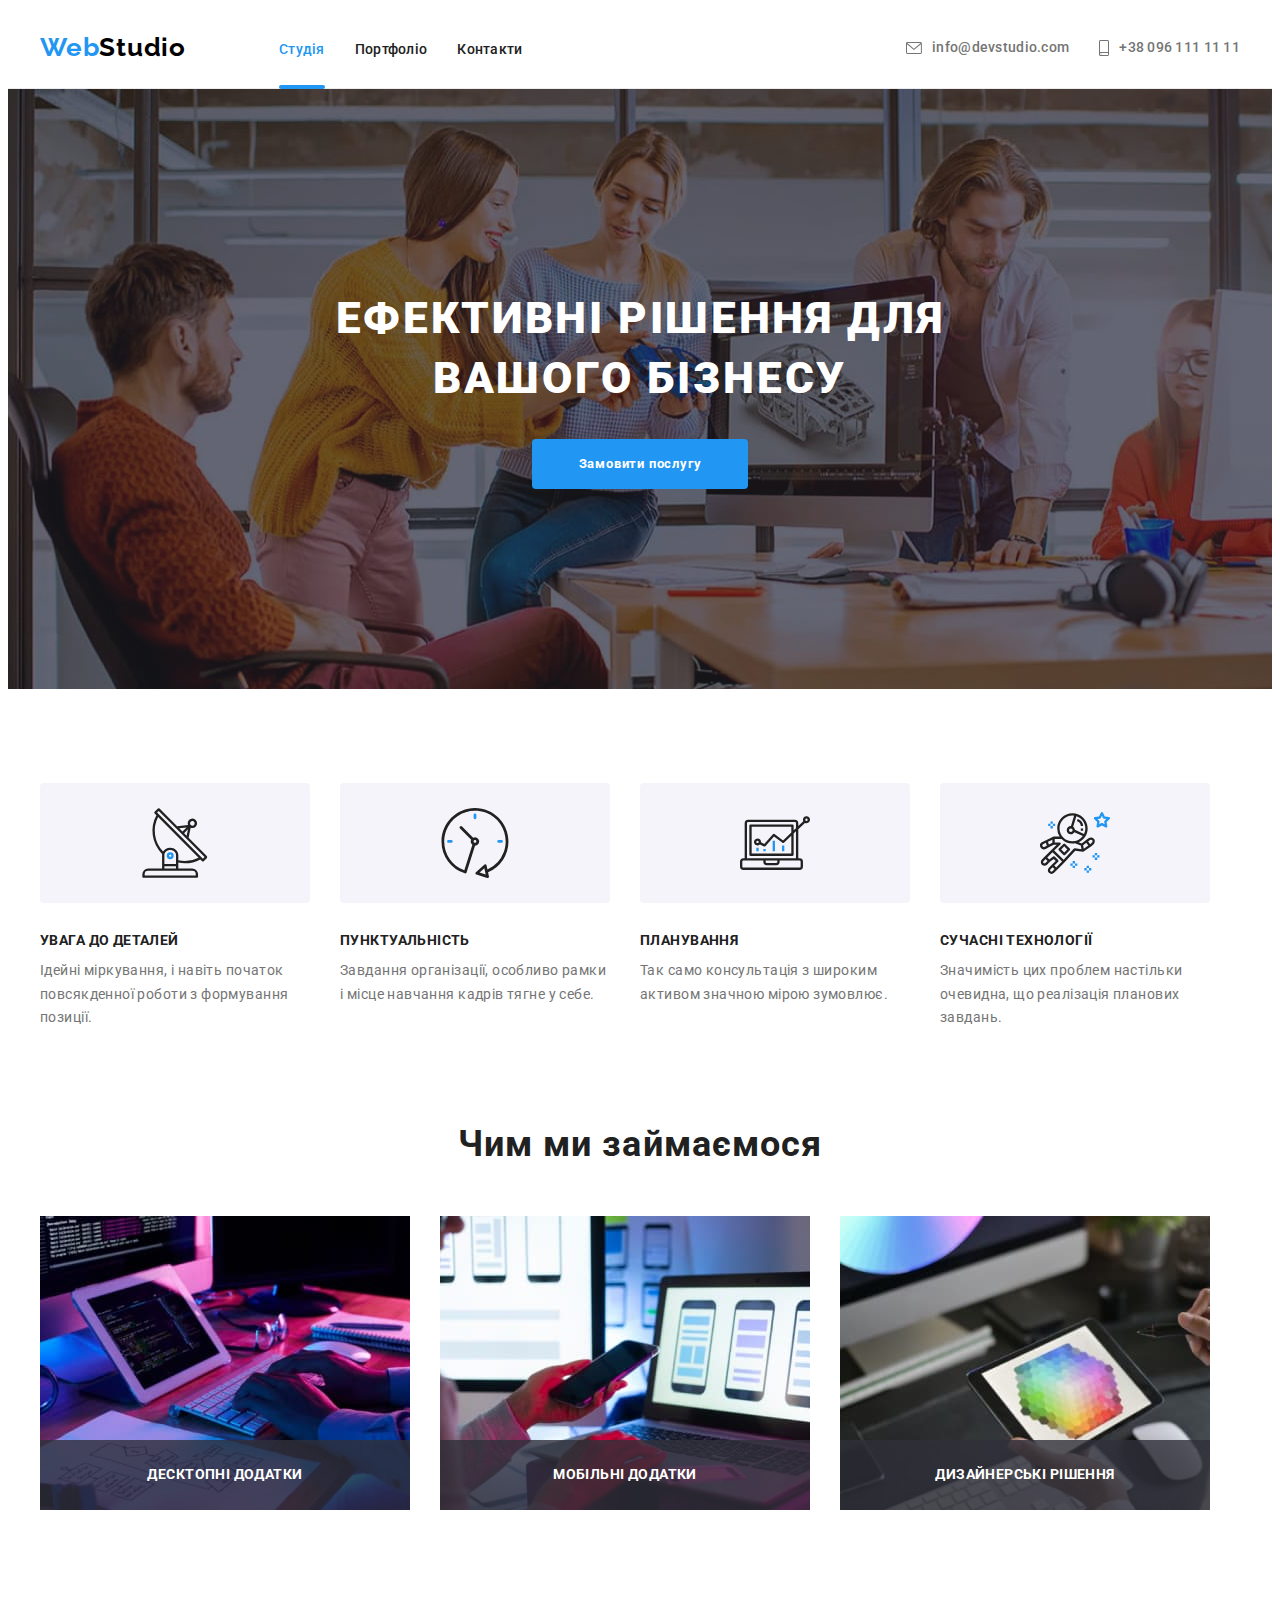
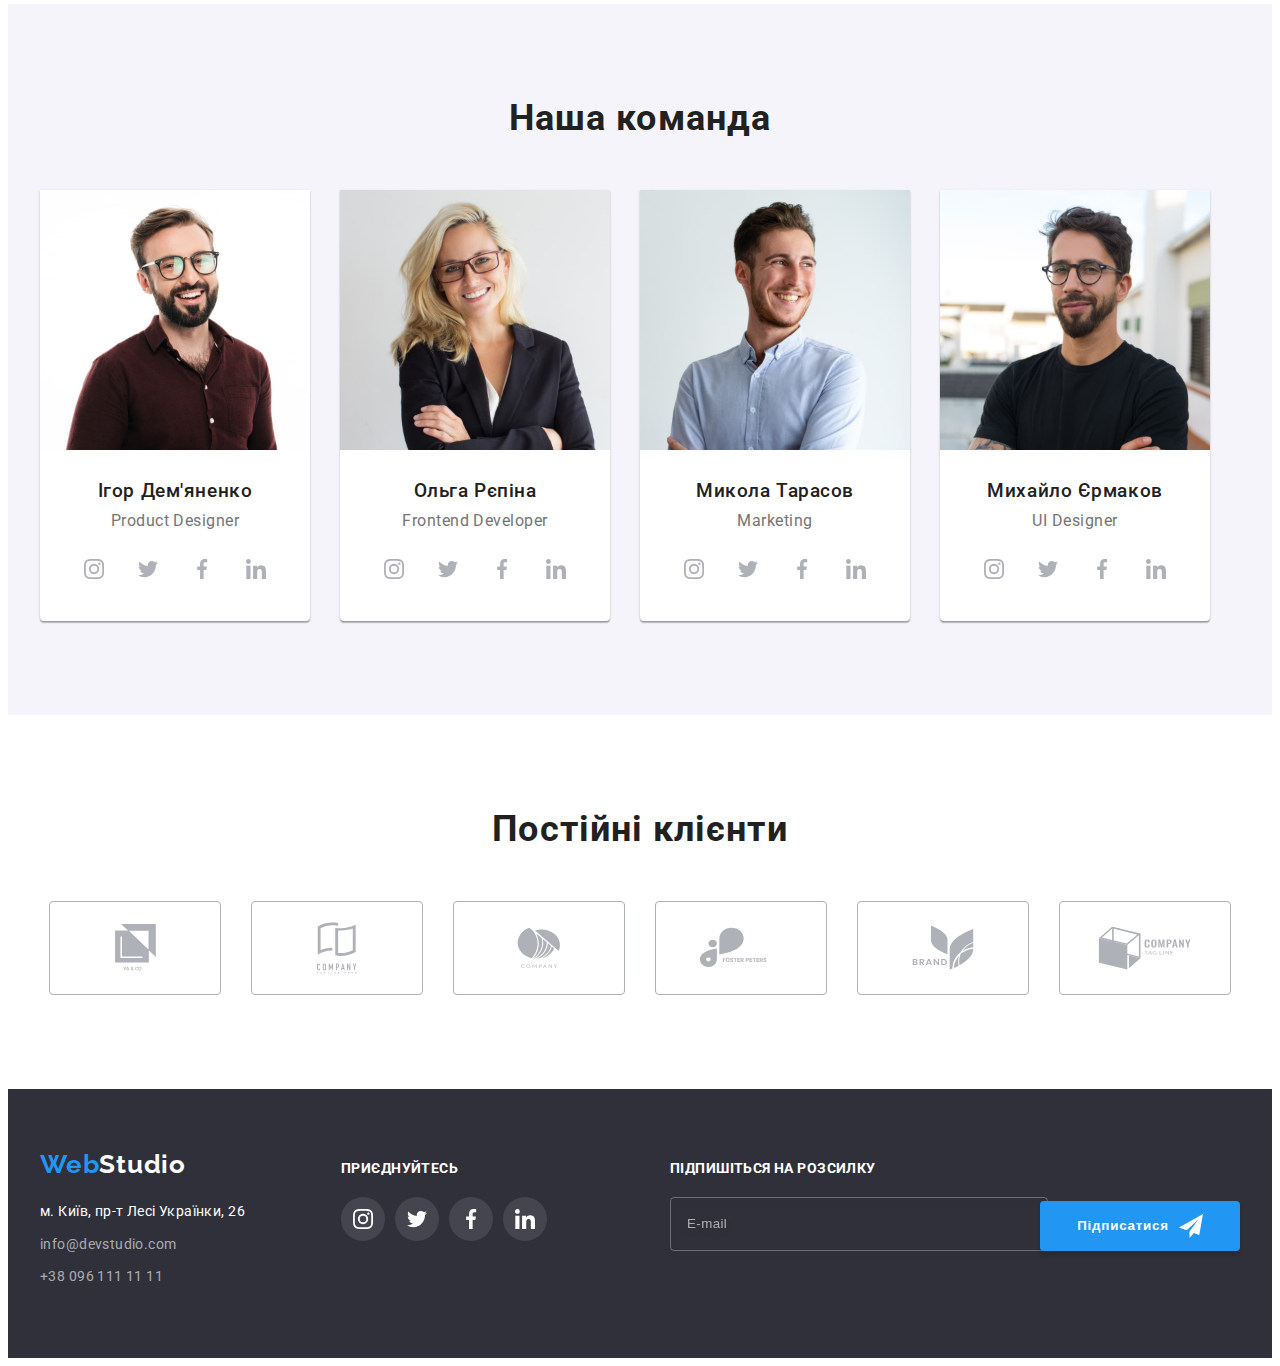
==== index.html @ fbade69f "initial" ====
<!DOCTYPE html>
<html lang="uk">
  <head>
    <meta charset="UTF-8" />
    <meta http-equiv="X-UA-Compatible" content="IE=edge" />
    <meta name="viewport" content="width=device-width, initial-scale=1.0" />
    <title>Студія</title>
    <link rel="preconnect" href="https://fonts.googleapis.com" />
    <link rel="preconnect" href="https://fonts.gstatic.com" crossorigin />
    <link
      href="https://fonts.googleapis.com/css2?family=Raleway:wght@700&family=Roboto:wght@400;500;700;900&display=swap"
      rel="stylesheet"
    />
    <link
      rel="stylesheet"
      href="https://cdnjs.cloudflare.com/ajax/libs/modern-normalize/1.1.0/modern-normalize.min.css"
      integrity="sha512-wpPYUAdjBVSE4KJnH1VR1HeZfpl1ub8YT/NKx4PuQ5NmX2tKuGu6U/JRp5y+Y8XG2tV+wKQpNHVUX03MfMFn9Q=="
      crossorigin="anonymous"
      referrerpolicy="no-referrer"
    />
    <link rel="stylesheet" href="./css/main.min.css" />
  </head>
  <body>
    <header class="header">
      <div class="container">
        <a lang="en" href="" class="logo header-logo link"
          >Web<span class="header-studio">Studio</span></a
        >
        <nav class="navigation">
          <ul class="navigation__list list">
            <li class="navigation__item">
              <a href="" class="navigation__link link current">Студія</a>
            </li>
            <li class="navigation__item">
              <a href="./portfolio.html" class="navigation__link link"
                >Портфоліо</a
              >
            </li>
            <li class="navigation__item">
              <a href="" class="navigation__link link">Контакти</a>
            </li>
          </ul>
        </nav>
        <div class="contacts">
          <ul class="contacts__list list">
            <li class="contacts__item">
              <a href="mailto:info@devstudio.com" class="contacts__link link">
                <svg class="contacts__icon" width="16" height="12">
                  <use href="./images/icons.svg#icon-envelope"></use>
                </svg>
                info@devstudio.com</a
              >
            </li>
            <li class="contacts__item">
              <a href="tel:+380961111111" class="contacts__link link">
                <svg class="contacts__icon" width="10" height="16">
                  <use href="./images/icons.svg#icon-smartphone"></use>
                </svg>
                +38 096 111 11 11</a
              >
            </li>
          </ul>
        </div>
      </div>
    </header>
    <main>
      <section class="hero hero__overlay">
        <div class="container">
          <h1 class="offer__title">Ефективні рішення для вашого бізнесу</h1>
          <button type="button" class="offer__btn pointer" data-modal-open>
            Замовити послугу
          </button>
        </div>
      </section>
      <section class="features section">
        <div class="container">
          <h2 hidden>Особенности</h2>
          <ul class="advantages__list list">
            <li class="advantages__item">
              <div class="advantages__icons">
                <svg class="advantages__icon" width="65.32" height="70">
                  <use href="./images/icons.svg#icon-features-first"></use>
                </svg>
              </div>
              <h3 class="advantages__subtitle">УВАГА ДО ДЕТАЛЕЙ</h3>
              <p class="advantages__text">
                Ідейні міркування, і навіть початок повсякденної роботи з
                формування позиції.
              </p>
            </li>
            <li class="advantages__item">
              <div class="advantages__icons">
                <svg class="advantages__icon" width="70" height="70">
                  <use href="./images/icons.svg#icon-features-second"></use>
                </svg>
              </div>
              <h3 class="advantages__subtitle">ПУНКТУАЛЬНІСТЬ</h3>
              <p class="advantages__text">
                Завдання організації, особливо рамки і місце навчання кадрів
                тягне у себе.
              </p>
            </li>
            <li class="advantages__item">
              <div class="advantages__icons">
                <svg class="advantages__icon" width="70" height="70">
                  <use href="./images/icons.svg#icon-features-third"></use>
                </svg>
              </div>
              <h3 class="advantages__subtitle">ПЛАНУВАННЯ</h3>
              <p class="advantages__text">
                Так само консультація з широким активом значною мірою зумовлює.
              </p>
            </li>
            <li class="advantages__item">
              <div class="advantages__icons">
                <svg class="advantages__icon" width="70" height="70">
                  <use href="./images/icons.svg#icon-features-fourth"></use>
                </svg>
              </div>
              <h3 class="advantages__subtitle">СУЧАСНІ ТЕХНОЛОГІЇ</h3>
              <p class="advantages__text">
                Значимість цих проблем настільки очевидна, що реалізація
                планових завдань.
              </p>
            </li>
          </ul>
        </div>
      </section>
      <section class="about">
        <div class="container">
          <h2 class="activities__title">Чим ми займаємося</h2>
          <ul class="activities__list list">
            <li class="activities__item">
              <div class="activities__img-over">
                <img
                  class="activities__img"
                  src="./images/img_1.jpg"
                  alt="Написание кода при помощи компьютера и планшета"
                  width="370"
                  height="294"
                />
                <p class="activities__over-text">ДЕСКТОПНІ ДОДАТКИ</p>
              </div>
            </li>
            <li class="activities__item">
              <div class="activities__img-over">
                <img
                  class="activities__img"
                  src="./images/img_2.jpg"
                  alt="Разработка дизайна мобильного приложения"
                  width="370"
                  height="294"
                />
                <p class="activities__over-text">МОБІЛЬНІ ДОДАТКИ</p>
              </div>
            </li>
            <li class="activities__item">
              <div class="activities__img-over">
                <img
                  class="activities__img"
                  src="./images/img_3.jpg"
                  alt="Выбор цвета на цветовой палитре при помощи планшета"
                  width="370"
                  height="294"
                />
                <p class="activities__over-text">ДИЗАЙНЕРСЬКІ РІШЕННЯ</p>
              </div>
            </li>
          </ul>
        </div>
      </section>
      <section class="team section">
        <div class="container">
          <h2 class="staff__title">Наша команда</h2>
          <ul class="staff__list list">
            <li class="staff__item staff__bg">
              <img
                class="staff__img"
                src="./images/first_person.jpg"
                alt="Product Designer"
                width="270"
                height="260"
              />
              <div class="staff__info">
                <h3 class="staff__name">Ігор Дем'яненко</h3>
                <p lang="en" class="staff__profession">Product Designer</p>
                <ul class="staff-social__list list">
                  <li class="staff-social__item">
                    <a href="" class="staff-social__link link">
                      <svg class="staff-social__icon" width="20" height="20">
                        <use href="./images/icons.svg#icon-instagram"></use>
                      </svg>
                    </a>
                  </li>
                  <li class="staff-social__item">
                    <a href="" class="staff-social__link link">
                      <svg class="staff-social__icon" width="20" height="20">
                        <use href="./images/icons.svg#icon-twitter"></use>
                      </svg>
                    </a>
                  </li>
                  <li class="staff-social__item">
                    <a href="" class="staff-social__link link">
                      <svg class="staff-social__icon" width="20" height="20">
                        <use href="./images/icons.svg#icon-facebook"></use>
                      </svg>
                    </a>
                  </li>
                  <li class="staff-social__item">
                    <a href="" class="staff-social__link link">
                      <svg class="staff-social__icon" width="20" height="20">
                        <use href="./images/icons.svg#icon-linkedin"></use>
                      </svg>
                    </a>
                  </li>
                </ul>
              </div>
            </li>
            <li class="staff__item staff__bg">
              <img
                class="staff__img"
                src="./images/second_person.jpg"
                alt="Frontend Developer"
                width="270"
                height="260"
              />
              <div class="staff__info">
                <h3 class="staff__name">Ольга Рєпіна</h3>
                <p lang="en" class="staff__profession">Frontend Developer</p>
                <ul class="staff-social__list list">
                  <li class="staff-social__item">
                    <a href="" class="staff-social__link link">
                      <svg class="staff-social__icon" width="20" height="20">
                        <use href="./images/icons.svg#icon-instagram"></use>
                      </svg>
                    </a>
                  </li>
                  <li class="staff-social__item">
                    <a href="" class="staff-social__link link">
                      <svg class="staff-social__icon" width="20" height="20">
                        <use href="./images/icons.svg#icon-twitter"></use>
                      </svg>
                    </a>
                  </li>
                  <li class="staff-social__item">
                    <a href="" class="staff-social__link link">
                      <svg class="staff-social__icon" width="20" height="20">
                        <use href="./images/icons.svg#icon-facebook"></use>
                      </svg>
                    </a>
                  </li>
                  <li class="staff-social__item">
                    <a href="" class="staff-social__link link">
                      <svg class="staff-social__icon" width="20" height="20">
                        <use href="./images/icons.svg#icon-linkedin"></use>
                      </svg>
                    </a>
                  </li>
                </ul>
              </div>
            </li>
            <li class="staff__item staff__bg">
              <img
                class="staff__img"
                src="./images/third_person.jpg"
                alt="Marketing"
                width="270"
                height="260"
              />
              <div class="staff__info">
                <h3 class="staff__name">Микола Тарасов</h3>
                <p lang="en" class="staff__profession">Marketing</p>
                <ul class="staff-social__list list">
                  <li class="staff-social__item">
                    <a href="" class="staff-social__link link">
                      <svg class="staff-social__icon" width="20" height="20">
                        <use href="./images/icons.svg#icon-instagram"></use>
                      </svg>
                    </a>
                  </li>
                  <li class="staff-social__item">
                    <a href="" class="staff-social__link link">
                      <svg class="staff-social__icon" width="20" height="20">
                        <use href="./images/icons.svg#icon-twitter"></use>
                      </svg>
                    </a>
                  </li>
                  <li class="staff-social__item">
                    <a href="" class="staff-social__link link">
                      <svg class="staff-social__icon" width="20" height="20">
                        <use href="./images/icons.svg#icon-facebook"></use>
                      </svg>
                    </a>
                  </li>
                  <li class="staff-social__item">
                    <a href="" class="staff-social__link link">
                      <svg class="staff-social__icon" width="20" height="20">
                        <use href="./images/icons.svg#icon-linkedin"></use>
                      </svg>
                    </a>
                  </li>
                </ul>
              </div>
            </li>
            <li class="staff__item staff__bg">
              <img
                class="staff__img"
                src="./images/fourth_person.jpg"
                alt="UI Designer"
                width="270"
                height="260"
              />
              <div class="staff__info">
                <h3 class="staff__name">Михайло Єрмаков</h3>
                <p lang="en" class="staff__profession">UI Designer</p>
                <ul class="staff-social__list list">
                  <li class="staff-social__item">
                    <a href="" class="staff-social__link link">
                      <svg class="staff-social__icon" width="20" height="20">
                        <use href="./images/icons.svg#icon-instagram"></use>
                      </svg>
                    </a>
                  </li>
                  <li class="staff-social__item">
                    <a href="" class="staff-social__link link">
                      <svg class="staff-social__icon" width="20" height="20">
                        <use href="./images/icons.svg#icon-twitter"></use>
                      </svg>
                    </a>
                  </li>
                  <li class="staff-social__item">
                    <a href="" class="staff-social__link link">
                      <svg class="staff-social__icon" width="20" height="20">
                        <use href="./images/icons.svg#icon-facebook"></use>
                      </svg>
                    </a>
                  </li>
                  <li class="staff-social__item">
                    <a href="" class="staff-social__link link">
                      <svg class="staff-social__icon" width="20" height="20">
                        <use href="./images/icons.svg#icon-linkedin"></use>
                      </svg>
                    </a>
                  </li>
                </ul>
              </div>
            </li>
          </ul>
        </div>
      </section>
      <section class="clients section">
        <div class="container">
          <h2 class="companies__title">Постійні клієнти</h2>
          <ul class="companies__list list">
            <li class="companies__item">
              <a href="" class="companies__link link">
                <svg class="companies__icon" width="41" height="46.7">
                  <use href="./images/icons.svg#icon-first-icon"></use>
                </svg>
              </a>
            </li>
            <li class="companies__item">
              <a href="" class="companies__link link">
                <svg class="companies__icon" width="40" height="52">
                  <use href="./images/icons.svg#icon-second-icon"></use>
                </svg>
              </a>
            </li>
            <li class="companies__item">
              <a href="" class="companies__link link">
                <svg class="companies__icon" width="43.46" height="41.18">
                  <use href="./images/icons.svg#icon-third-icon"></use>
                </svg>
              </a>
            </li>
            <li class="companies__item">
              <a href="" class="companies__link link">
                <svg class="companies__icon" width="84.4" height="40.62">
                  <use href="./images/icons.svg#icon-fourth-icon"></use>
                </svg>
              </a>
            </li>
            <li class="companies__item">
              <a href="" class="companies__link link">
                <svg class="companies__icon" width="62.54" height="45.43">
                  <use href="./images/icons.svg#icon-fifth-icon"></use>
                </svg>
              </a>
            </li>
            <li class="companies__item">
              <a href="" class="companies__link link">
                <svg class="companies__icon" width="93.79" height="43.93">
                  <use href="./images/icons.svg#icon-sixth-icon"></use>
                </svg>
              </a>
            </li>
          </ul>
        </div>
      </section>
    </main>
    <footer class="footer">
      <div class="container">
        <div class="company-info">
          <a lang="en" href="" class="logo footer-logo link"
            >Web<span class="footer-studio">Studio</span></a
          >
          <address class="address">
            <p class="company-info__text">м. Київ, пр-т Лесі Українки, 26</p>
            <ul class="company-info__list list">
              <li class="company-info__item">
                <a
                  href="mailto:info@devstudio.com"
                  class="company-info__link link"
                  >info@devstudio.com</a
                >
              </li>
              <li class="company-info__item">
                <a href="tel:+380961111111" class="company-info__link link"
                  >+38 096 111 11 11</a
                >
              </li>
            </ul>
          </address>
        </div>
        <div class="join-us">
          <p class="join-us__text">ПРИЄДНУЙТЕСЬ</p>
          <ul class="join-us__list list">
            <li class="join-us__item">
              <a href="" class="join-us__link link">
                <svg class="join-us__icon" width="20" height="20">
                  <use href="./images/icons.svg#icon-instagram"></use>
                </svg>
              </a>
            </li>
            <li class="join-us__item">
              <a href="" class="join-us__link link">
                <svg class="join-us__icon" width="20" height="20">
                  <use href="./images/icons.svg#icon-twitter"></use>
                </svg>
              </a>
            </li>
            <li class="join-us__item">
              <a href="" class="join-us__link link">
                <svg class="join-us__icon" width="20" height="20">
                  <use href="./images/icons.svg#icon-facebook"></use>
                </svg>
              </a>
            </li>
            <li class="join-us__item">
              <a href="" class="join-us__link link">
                <svg class="join-us__icon" width="20" height="20">
                  <use href="./images/icons.svg#icon-linkedin"></use>
                </svg>
              </a>
            </li>
          </ul>
        </div>
        <div class="subscribe">
          <form class="subscribe__form">
            <div class="subscribe__input">
              <label
                ><span class="subscribe__text">Підпишіться на розсилку</span>
                <input
                  type="text"
                  class="subscribe-input-info"
                  name="mail"
                  placeholder="E-mail"
                />
              </label>
            </div>
            <button type="submit" class="subscribe__btn pointer">
              Підписатися
              <svg class="subscribe__icon" width="24" height="24">
                <use href="./images/icons.svg#icon-send"></use>
              </svg>
            </button>
          </form>
        </div>
      </div>
    </footer>
    <div class="backdrop is-hidden" data-modal>
      <div class="modal">
        <button type="button" class="modal__close-btn pointer" data-modal-close>
          <svg class="modal__close-icon" width="11" height="11">
            <use href="./images/icons.svg#icon-close"></use>
          </svg>
        </button>
        <p class="modal__title">Залиште свої дані, ми вам передзвонимо</p>
        <form class="modal__form">
          <div class="input-wrap">
            <label for="user-name" class="input-wrap__label">Ім'я</label>
            <input
              type="text"
              class="input-wrap__field"
              name="user-name"
              id="user-name"
            />
            <svg class="input-wrap__icon" width="18" height="18">
              <use href="./images/icons.svg#icon-modal-first"></use>
            </svg>
          </div>
          <div class="input-wrap">
            <label for="user-tel" class="input-wrap__label">Телефон</label>
            <input
              type="tel"
              class="input-wrap__field"
              name="user-tel"
              id="user-tel"
            />
            <svg class="input-wrap__icon" width="18" height="18">
              <use href="./images/icons.svg#icon-modal-second"></use>
            </svg>
          </div>
          <div class="input-wrap">
            <label for="user-mail" class="input-wrap__label">Пошта</label>
            <input
              type="email"
              class="input-wrap__field"
              name="user-mail"
              id="user-mail"
            />
            <svg class="input-wrap__icon" width="18" height="18">
              <use href="./images/icons.svg#icon-modal-third"></use>
            </svg>
          </div>
          <div class="comment-wrap">
            <label for="user-comment" class="input-wrap__label">Коментар</label>
            <textarea
              class="comment-wrap__label"
              placeholder="Введіть текст"
              name="user-comment"
              id="user-comment"
            ></textarea>
          </div>
          <input
            type="checkbox"
            name="user-policy"
            value="true"
            class="input-check visually-hidden"
            id="user-policy"
          />
          <label for="user-policy" class="agreement">
            <span>
              <svg class="agreement__check-icon" width="11" height="8">
                <use href="./images/icons.svg#icon-modal-check"></use>
              </svg>
            </span>
            Погоджуюся з розсилкою та приймаю&nbsp;<a
              href=""
              class="agreement__conditions"
              >Умови договору</a
            >
          </label>
          <button type="submit" class="modal-btn pointer">Відправити</button>
        </form>
      </div>
    </div>
    <script src="./js/modal.js"></script>
  </body>
</html>
---- css/main.min.css ----
:root{--main-title-color: #212121;--second-title-color: #757575;--hero-bg: #c4c4c4;--main-hover-focus-color: #2196f3;--second-hover-focus-color: #188ce8;--main-text-bg-color: #ffffff;--footer-bg: #2f303a;--filter-bg: #f5f4fa;--logo-studio: #000000;--footer-mail-tel: rgba(255, 255, 255, 0.6);--portfolio-item-bg-border: #eeeeee;--header-bottom-border: #ececec;--clients-border: #afb1b8;--footer-social-link-background: rgba(255, 255, 255, 0.1);--portfolio-overlay: rgba(33, 150, 243, 0.9);--about-overlay-bg: rgba(47, 48, 58, 0.8);--modal-form-input-border: rgba(33, 33, 33, 0.2);--subscribe-input-info-border: rgba(255, 255, 255, 0.3);--subscribe-input-info-text: rgba(255, 255, 255, 0.6);--modal-form-input-comment: rgba(117, 117, 117, 0.5);--modal-close-btn: #000000}p,h1,h2,h3,h4,h5,h6{margin:0}ul{margin:0;padding:0}img{display:block;max-width:100%;height:auto}body{font-family:"Roboto",sans-serif;color:var(--main-title-color);background-color:var(--main-text-bg-color)}.list{list-style:none}.link{text-decoration:none}.section{padding-top:94px;padding-bottom:94px}.visually-hidden{position:absolute;white-space:nowrap;width:1px;height:1px;overflow:hidden;border:0;padding:0;clip:rect(0 0 0 0);clip-path:inset(50%);margin:-1px}.container{width:1200px;padding-left:15px;padding-right:15px;margin-left:auto;margin-right:auto}.header{border-bottom:1px solid var(--header-bottom-border)}.header .container{display:flex;align-items:center}.header-logo{margin-right:93px;padding-top:24px;padding-bottom:25px}.header-studio{color:var(--logo-studio)}.navigation__list{display:flex;column-gap:30px}.navigation__link{font-weight:500;font-size:14px;line-height:1.14;letter-spacing:.02em;color:var(--main-title-color);padding-top:32px;padding-bottom:32px;transition-property:color;transition-duration:250ms;transition-timing-function:cubic-bezier(0.4, 0, 0.2, 1)}.navigation__link:hover,.navigation__link:focus{color:var(--main-hover-focus-color)}.current{color:var(--main-hover-focus-color);position:relative}.current::after{content:"";position:absolute;display:block;left:0;bottom:0;background-color:var(--main-hover-focus-color);width:100%;height:4px;border-radius:2px}.contacts{margin-left:auto}.contacts__list{display:flex;column-gap:30px}.contacts__link{font-weight:500;font-size:14px;line-height:1.14;letter-spacing:.02em;color:var(--second-title-color);display:flex;align-items:center;justify-content:center;padding-top:32px;padding-bottom:32px;transition-property:color;transition-duration:250ms;transition-timing-function:cubic-bezier(0.4, 0, 0.2, 1)}.contacts__link:hover,.contacts__link:focus{color:var(--main-hover-focus-color)}.contacts__icon{margin-right:10px;fill:currentColor}.logo{font-family:"Raleway";font-weight:700;font-size:26px;line-height:1.19;letter-spacing:.03em;color:var(--main-hover-focus-color)}.hero{background:var(--hero-bg);padding-top:200px;padding-bottom:200px}.hero__overlay{max-width:1600px;margin-left:auto;margin-right:auto;background-image:linear-gradient(rgba(47, 48, 58, 0.4), rgba(47, 48, 58, 0.4)),url(../images/hero-background.jpg)}.offer__title{font-weight:900;font-size:44px;line-height:1.36;text-align:center;letter-spacing:.06em;text-transform:uppercase;color:var(--main-text-bg-color);max-width:696px;display:block;margin:0 auto;margin-bottom:30px}.offer__btn{font-weight:700;font-style:inherit;font-family:inherit;line-height:1.88;display:flex;align-items:center;text-align:center;letter-spacing:.06em;color:var(--main-text-bg-color);background-color:var(--main-hover-focus-color);border:rgba(0,0,0,0);width:216px;height:50px;border-radius:4px;display:block;margin:0 auto;box-shadow:rgba(0,0,0,0);transition-property:background-color,box-shadow;transition-duration:250ms;transition-timing-function:cubic-bezier(0.4, 0, 0.2, 1)}.offer__btn:hover,.offer__btn:focus{background:var(--second-hover-focus-color);box-shadow:0px 4px 4px rgba(0,0,0,.15)}.pointer{cursor:pointer}.backdrop{position:fixed;top:0;left:0;width:100%;height:100%;background-color:rgba(0,0,0,.2);transition:opacity 250ms linear,visibility 250ms}.backdrop.is-hidden{opacity:0;pointer-events:none;visibility:hidden}.modal{position:absolute;top:50%;left:50%;transform:translate(-50%, -50%);width:528px;height:581px;background-color:var(--main-text-bg-color);box-shadow:0px 1px 3px rgba(0,0,0,.12),0px 1px 1px rgba(0,0,0,.14),0px 2px 1px rgba(0,0,0,.2);border-radius:4px;transform:translate(-50%, -50%) scale(1);transition:transform 250ms cubic-bezier(0.4, 0, 0.2, 1);padding:40px}.backdrop.is-hidden .modal{transform:translate(-50%, -50%) scale(0)}.modal__close-btn{position:absolute;right:8px;top:8px;width:30px;height:30px;border-radius:50%;border:1px solid rgba(0,0,0,.1);background-color:rgba(0,0,0,0);fill:var(--modal-close-btn);transition-property:fill;transition-duration:250ms;transition-timing-function:cubic-bezier(0.4, 0, 0.2, 1)}.modal__close-btn:hover,.modal__close-btn:focus{fill:var(--main-hover-focus-color)}.modal__title{font-weight:700;font-size:20px;line-height:1.15;text-align:center;letter-spacing:.03em;color:var(--main-title-color);margin-bottom:12px}.input-wrap{position:relative;width:100%;margin-bottom:10px}.input-wrap__label{display:block;font-size:12px;line-height:1.16;letter-spacing:.01em;color:var(--second-title-color);margin-bottom:4px}.input-wrap__field{width:100%;height:40px;border:1px solid var(--modal-form-input-border);border-radius:4px;padding-left:42px;transition-property:border;transition-duration:250ms;transition-timing-function:cubic-bezier(0.4, 0, 0.2, 1);outline:rgba(0,0,0,0)}.input-wrap__field:focus{border:1px solid var(--main-hover-focus-color)}.input-wrap__icon{position:absolute;top:50%;left:12px;transition-property:fill;transition-duration:250ms;transition-timing-function:cubic-bezier(0.4, 0, 0.2, 1)}.input-wrap__field:focus+.input-wrap__icon{fill:var(--main-hover-focus-color)}.comment-wrap{margin-bottom:20px}.comment-wrap__label{width:100%;height:120px;border:1px solid var(--modal-form-input-border);border-radius:4px;padding:12px 16px;font-size:12px;line-height:14px;letter-spacing:.01em;color:var(--modal-form-input-comment);transition-property:border;transition-duration:250ms;transition-timing-function:cubic-bezier(0.4, 0, 0.2, 1);outline:rgba(0,0,0,0);resize:none}.comment-wrap__label:focus{border:1px solid var(--main-hover-focus-color)}.comment-wrap__label::placeholder{font-size:12px;line-height:14px;letter-spacing:.01em;color:var(--modal-form-input-comment)}.agreement{display:flex;align-items:center;justify-content:center;font-size:14px;line-height:1.71;letter-spacing:.03em;color:var(--second-title-color);text-align:center;margin-bottom:30px}.agreement span{content:"";display:flex;align-items:center;justify-content:center;width:16px;height:15px;border:2px solid var(--main-title-color);border-radius:2px;margin-right:8.38px;transition-property:background-color,border;transition-duration:250ms;transition-timing-function:cubic-bezier(0.4, 0, 0.2, 1)}.agreement__check-icon{fill:rgba(0,0,0,0);transition-property:fill;transition-duration:250ms;transition-timing-function:cubic-bezier(0.4, 0, 0.2, 1)}.input-check:checked+.agreement span{background-color:var(--main-hover-focus-color);border:none}.input-check:checked+.agreement .agreement__check-icon{fill:var(--main-text-bg-color)}.agreement__conditions{font-size:14px;line-height:1.71;letter-spacing:.03em;color:var(--main-hover-focus-color)}.modal-btn{position:absolute;bottom:40px;right:164px;width:200px;height:50px;background-color:var(--main-hover-focus-color);box-shadow:0px 4px 4px rgba(0,0,0,.15);border-radius:4px;border:rgba(0,0,0,0);font-weight:700;line-height:1.88;display:flex;justify-content:center;align-items:center;text-align:center;letter-spacing:.06em;color:var(--main-text-bg-color);transition-property:background-color;transition-duration:250ms;transition-timing-function:cubic-bezier(0.4, 0, 0.2, 1)}.modal-btn:hover,.modal-btn:focus{background-color:var(--second-hover-focus-color)}.advantages__list{display:flex;flex-wrap:wrap;gap:30px}.advantages__icons{width:270px;height:120px;background-color:var(--filter-bg);border-radius:4px;display:flex;align-items:center;justify-content:center;margin-bottom:30px}.advantages__subtitle{font-weight:700;font-size:14px;line-height:1.14;letter-spacing:.03em;text-transform:uppercase;color:var(--main-title-color);margin-bottom:10px}.advantages__text{font-size:14px;line-height:1.71;letter-spacing:.03em;color:var(--second-title-color);max-width:270px}.about{padding-bottom:94px}.activities__title{font-weight:700;font-size:36px;line-height:1.16;text-align:center;letter-spacing:.03em;color:var(--main-title-color);margin-bottom:50px}.activities__list{display:flex;flex-wrap:wrap;gap:30px}.activities__img-over{position:relative}.activities__over-text{display:flex;justify-content:center;align-items:center;position:absolute;bottom:0;width:100%;height:70px;font-weight:700;font-size:14px;line-height:1.14;text-align:center;letter-spacing:.03em;text-transform:uppercase;color:var(--main-text-bg-color);background-color:var(--about-overlay-bg)}.team{background:var(--filter-bg)}.staff__title{font-weight:700;font-size:36px;line-height:1.16;text-align:center;letter-spacing:.03em;color:var(--main-title-color);margin-bottom:50px}.staff__list{display:flex;flex-wrap:wrap;gap:30px}.staff__bg{background:var(--main-text-bg-color);box-shadow:0px 1px 3px rgba(0,0,0,.12),0px 1px 1px rgba(0,0,0,.14),0px 2px 1px rgba(0,0,0,.2);border-radius:0px 0px 4px 4px;width:270px;height:auto}.staff__info{padding-top:30px;padding-bottom:30px}.staff__name{font-weight:500;line-height:1.18;text-align:center;letter-spacing:.03em;color:var(--main-title-color);margin-bottom:10px}.staff__profession{line-height:1.18;text-align:center;letter-spacing:.03em;color:var(--second-title-color);margin-bottom:16px}.staff-social__list{display:flex;justify-content:center;gap:10px}.staff-social__link{display:flex;align-items:center;justify-content:center;width:44px;height:44px;border-radius:50%;background-color:var(--main-text-bg-color);color:var(--clients-border);transition-property:color,background-color;transition-duration:250ms;transition-timing-function:cubic-bezier(0.4, 0, 0.2, 1)}.staff-social__link:hover,.staff-social__link:focus{color:var(--main-text-bg-color);background-color:var(--main-hover-focus-color)}.staff-social__icon{fill:currentColor}.companies__title{font-family:"Roboto";font-weight:700;font-size:36px;line-height:1.16;text-align:center;letter-spacing:.03em;color:var(--main-title-color);margin-bottom:50px}.companies__list{display:flex;justify-content:center;gap:30px}.companies__link{width:170px;height:92px;display:flex;align-items:center;justify-content:center;color:var(--clients-border);border:1px solid var(--clients-border);border-radius:4px;transition-property:color,border;transition-duration:250ms;transition-timing-function:cubic-bezier(0.4, 0, 0.2, 1)}.companies__link:hover,.companies__link:focus{color:var(--main-hover-focus-color);border:1px solid var(--main-hover-focus-color)}.companies__icon{fill:currentColor}.footer{background-color:var(--footer-bg);padding-top:60px;padding-bottom:60px}.footer .container{display:flex;align-items:center;column-gap:70px;align-items:baseline}.company-info{width:231px}.address{font-style:normal}.footer-logo{display:block;margin-bottom:20px}.footer-studio{color:var(--main-text-bg-color)}.company-info__item{margin-bottom:9px}.company-info__text{font-size:14px;line-height:1.71;letter-spacing:.03em;color:var(--main-text-bg-color);display:block;margin-bottom:9px}.company-info__link{font-size:14px;line-height:1.71;letter-spacing:.03em;color:var(--footer-mail-tel);display:block;transition-property:color;transition-duration:250ms;transition-timing-function:cubic-bezier(0.4, 0, 0.2, 1)}.company-info__link:hover,.company-info__link:focus{color:var(--main-hover-focus-color)}.join-us{width:206px;flex-grow:1}.join-us__text{font-weight:700;font-size:14px;line-height:1.14;letter-spacing:.03em;text-transform:uppercase;color:var(--main-text-bg-color);margin-bottom:20px}.join-us__list{display:flex;gap:10px}.join-us__link{width:44px;height:44px;border-radius:50%;background-color:var(--footer-social-link-background);display:flex;align-items:center;justify-content:center;fill:var(--main-text-bg-color);transition-property:background-color;transition-duration:250ms;transition-timing-function:cubic-bezier(0.4, 0, 0.2, 1)}.join-us__link:hover,.join-us__link:focus{background-color:var(--main-hover-focus-color)}.subscribe{position:relative;width:570px}.subscribe__text{display:block;width:207px;font-weight:700;font-size:14px;line-height:1.14;letter-spacing:.03em;text-transform:uppercase;color:var(--main-text-bg-color);margin-bottom:20px}.subscribe-input-info{width:358px;height:50px;background-color:rgba(0,0,0,0);border:1px solid var(--subscribe-input-info-border);filter:drop-shadow(0px 4px 4px rgba(0, 0, 0, 0.15));border-radius:4px;line-height:1.25;display:flex;align-items:center;letter-spacing:.03em;color:var(--subscribe-input-info-text);padding-left:16px}.subscribe__input{width:358px}.subscribe-input-info::placeholder{line-height:1.25;display:flex;align-items:center;letter-spacing:.03em;color:var(--subscribe-input-info-text)}.subscribe__btn{position:absolute;bottom:0;right:0;display:flex;align-items:center;justify-content:center;width:200px;height:50px;font-weight:700;line-height:1.88;align-items:center;text-align:center;letter-spacing:.06em;color:var(--main-text-bg-color);background-color:var(--main-hover-focus-color);box-shadow:0px 4px 4px rgba(0,0,0,.15);border-radius:4px;border:rgba(0,0,0,0);transition-property:background-color;transition-duration:250ms;transition-timing-function:cubic-bezier(0.4, 0, 0.2, 1)}.subscribe__btn:hover,.subscribe__btn:focus{background-color:var(--second-hover-focus-color)}.subscribe__icon{margin-left:10px}.filter__list{display:flex;flex-wrap:wrap;justify-content:center;gap:8px;margin-bottom:50px}.filter__btn{font-weight:500;font-style:inherit;line-height:1.62;text-align:center;letter-spacing:.03em;color:var(--main-title-color);background-color:var(--filter-bg);border-radius:4px;border:rgba(0,0,0,0);padding:6px 20px;transition-property:background-color,border,box-shadow;transition-duration:250ms;transition-timing-function:cubic-bezier(0.4, 0, 0.2, 1)}.filter__btn:hover,.filter__btn:focus{color:var(--main-text-bg-color);background:var(--main-hover-focus-color);box-shadow:0px 3px 1px rgba(0,0,0,.1),0px 1px 2px rgba(0,0,0,.08),0px 2px 2px rgba(0,0,0,.12)}.filter__btn-current{background:var(--main-hover-focus-color);color:var(--main-text-bg-color)}.portfolio__list{display:flex;flex-wrap:wrap;gap:30px}.portfolio__link{display:inline-block;transition-property:box-shadow;transition-duration:250ms;transition-timing-function:cubic-bezier(0.4, 0, 0.2, 1)}.portfolio__link:hover,.portfolio__link:focus{box-shadow:0px 1px 1px rgba(0,0,0,.12),0px 4px 4px rgba(0,0,0,.06),1px 4px 6px rgba(0,0,0,.16)}.portfolio__wrap{position:relative;overflow:hidden}.portfolio__img{display:block;max-width:100%;height:auto}.portfolio__bg{background:var(--main-text-bg-color)}.portfolio__overlay{position:absolute;top:0;left:0;font-size:18px;line-height:1.56;letter-spacing:.03em;color:var(--main-text-bg-color);background-color:var(--portfolio-overlay);padding:63px 24px;height:100%;transform:translateY(101%);transition:transform 250ms cubic-bezier(0.4, 0, 0.2, 1)}.portfolio__link:hover .portfolio__overlay,.portfolio__link:focus .portfolio__overlay{transform:translateY(0%)}.portfolio__info{padding:20px 24px;border:1px solid var(--portfolio-item-bg-border);border-top:0}.portfolio__list-subtitle{font-weight:700;font-size:18px;line-height:2;letter-spacing:.06em;color:var(--main-title-color);margin-bottom:4px}.portfolio__list-text{line-height:1.88;letter-spacing:.03em;color:var(--second-title-color)}/*# sourceMappingURL=main.min.css.map */
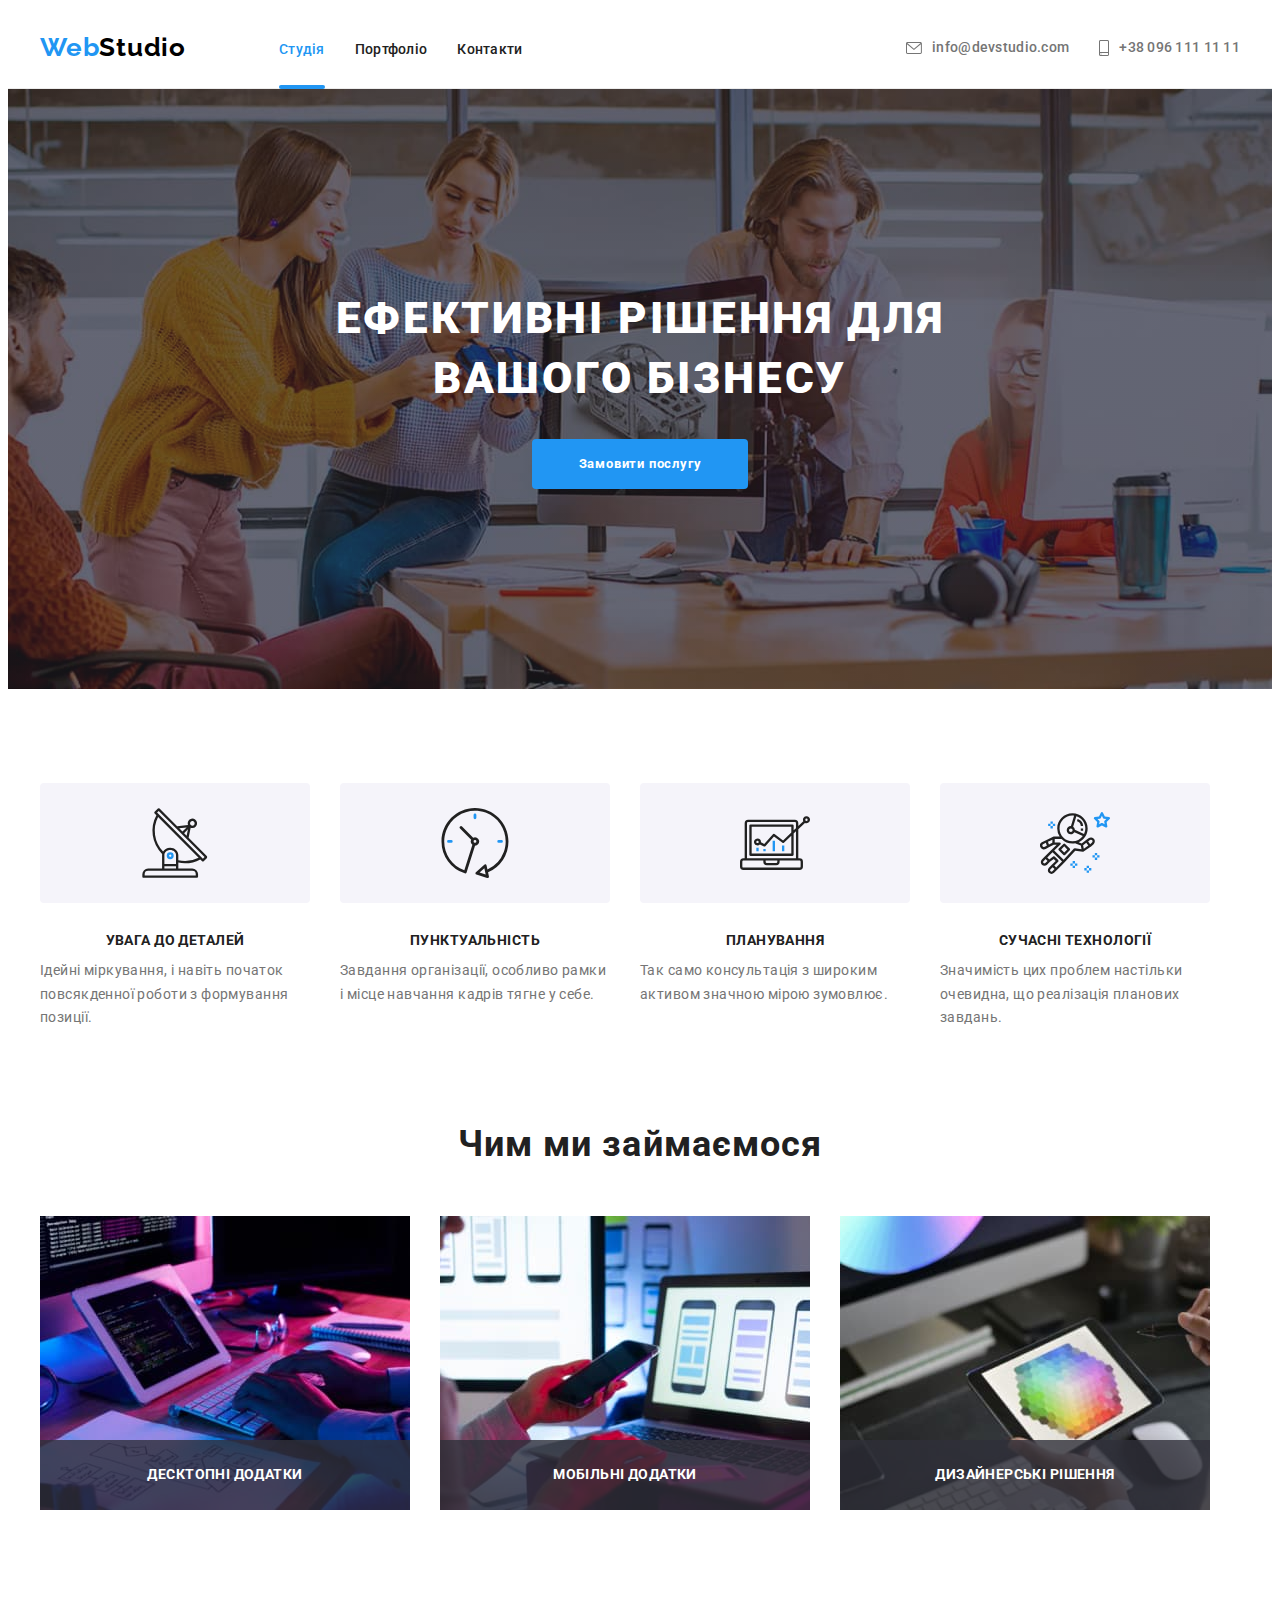
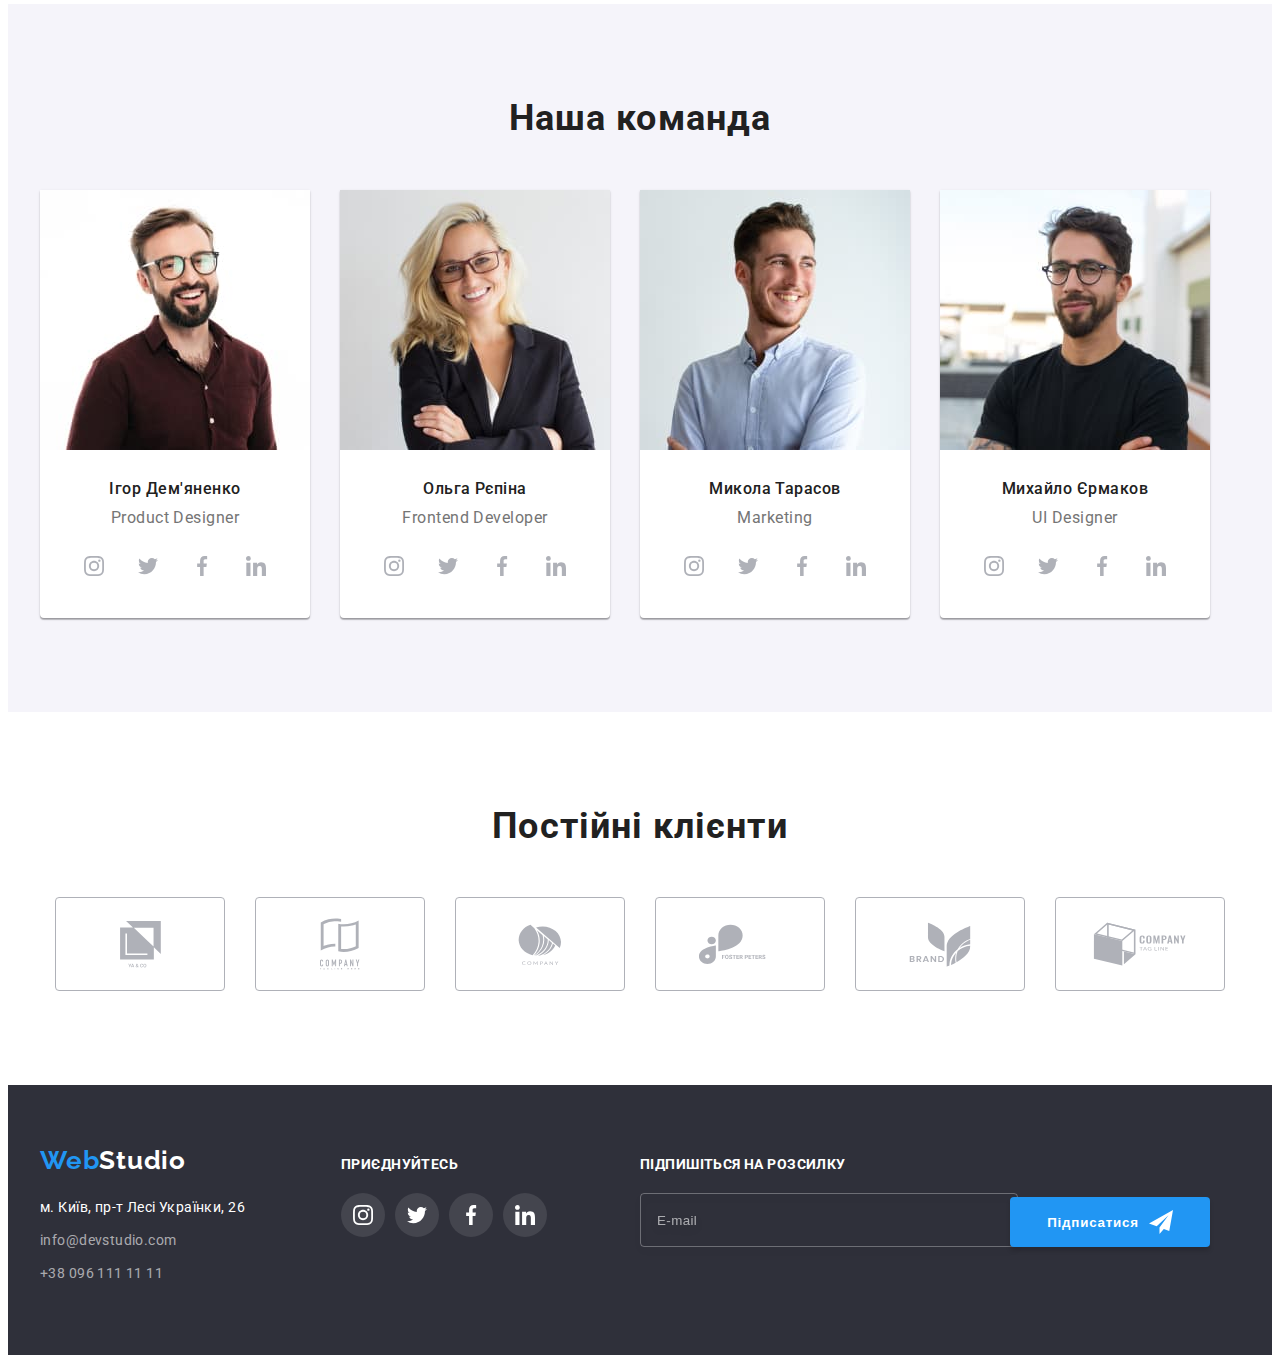
==== commit 906a2b6e: "everything but menu" ====
--- a/index.html
+++ b/index.html
@@ -72,7 +72,7 @@
           </button>
         </div>
       </section>
-      <section class="features section">
+      <section class="features">
         <div class="container">
           <h2 hidden>Особенности</h2>
           <ul class="advantages__list list">
@@ -134,7 +134,7 @@
               <div class="activities__img-over">
                 <img
                   class="activities__img"
-                  src="./images/img_1.jpg"
+                  src="./images/about/about-1.jpg"
                   alt="Написание кода при помощи компьютера и планшета"
                   width="370"
                   height="294"
@@ -146,7 +146,7 @@
               <div class="activities__img-over">
                 <img
                   class="activities__img"
-                  src="./images/img_2.jpg"
+                  src="./images/about/about-2.jpg"
                   alt="Разработка дизайна мобильного приложения"
                   width="370"
                   height="294"
@@ -158,7 +158,7 @@
               <div class="activities__img-over">
                 <img
                   class="activities__img"
-                  src="./images/img_3.jpg"
+                  src="./images/about/about-3.jpg"
                   alt="Выбор цвета на цветовой палитре при помощи планшета"
                   width="370"
                   height="294"
@@ -169,18 +169,41 @@
           </ul>
         </div>
       </section>
-      <section class="team section">
+      <section class="team">
         <div class="container">
           <h2 class="staff__title">Наша команда</h2>
           <ul class="staff__list list">
             <li class="staff__item staff__bg">
-              <img
-                class="staff__img"
-                src="./images/first_person.jpg"
-                alt="Product Designer"
-                width="270"
-                height="260"
-              />
+              <picture>
+                <source
+                  srcset="
+                    ./images/team/desktop/1x/team1-desk-1x.jpg 1x,
+                    ./images/team/desktop/2x/team1-desk-2x.jpg 2x
+                  "
+                  media="(min-width: 1200px)"
+                />
+                <source
+                  srcset="
+                    ./images/team/tablet/1x/team1-tab-1x.jpg 1x,
+                    ./images/team/tablet/2x/team1-tab-2x.jpg 2x
+                  "
+                  media="(min-width: 768px)"
+                />
+                <source
+                  srcset="
+                    ./images/team/mobile/1x/team1-mob-1x.jpg 1x,
+                    ./images/team/mobile/2x/team1-mob-2x.jpg 2x
+                  "
+                  media="(max-width: 767px)"
+                />
+                <img
+                  class="staff__img"
+                  src="./images/team/mobile/2x/team1-mob-2x.jpg"
+                  alt="Product Designer"
+                  width="450"
+                  height="460"
+                />
+              </picture>
               <div class="staff__info">
                 <h3 class="staff__name">Ігор Дем'яненко</h3>
                 <p lang="en" class="staff__profession">Product Designer</p>
@@ -217,13 +240,36 @@
               </div>
             </li>
             <li class="staff__item staff__bg">
-              <img
-                class="staff__img"
-                src="./images/second_person.jpg"
-                alt="Frontend Developer"
-                width="270"
-                height="260"
-              />
+              <picture>
+                <source
+                  srcset="
+                    ./images/team/desktop/1x/team2-desk-1x.jpg 1x,
+                    ./images/team/desktop/2x/team2-desk-2x.jpg 2x
+                  "
+                  media="(min-width: 1200px)"
+                />
+                <source
+                  srcset="
+                    ./images/team/tablet/1x/team2-tab-1x.jpg 1x,
+                    ./images/team/tablet/2x/team2-tab-2x.jpg 2x
+                  "
+                  media="(min-width: 768px)"
+                />
+                <source
+                  srcset="
+                    ./images/team/mobile/1x/team2-mob-1x.jpg 1x,
+                    ./images/team/mobile/2x/team2-mob-2x.jpg 2x
+                  "
+                  media="(max-width: 767px)"
+                />
+                <img
+                  class="staff__img"
+                  src="./images/team/mobile/2x/team2-mob-2x.jpg"
+                  alt="Product Designer"
+                  width="450"
+                  height="460"
+                />
+              </picture>
               <div class="staff__info">
                 <h3 class="staff__name">Ольга Рєпіна</h3>
                 <p lang="en" class="staff__profession">Frontend Developer</p>
@@ -260,13 +306,36 @@
               </div>
             </li>
             <li class="staff__item staff__bg">
-              <img
-                class="staff__img"
-                src="./images/third_person.jpg"
-                alt="Marketing"
-                width="270"
-                height="260"
-              />
+              <picture>
+                <source
+                  srcset="
+                    ./images/team/desktop/1x/team3-desk-1x.jpg 1x,
+                    ./images/team/desktop/2x/team3-desk-2x.jpg 2x
+                  "
+                  media="(min-width: 1200px)"
+                />
+                <source
+                  srcset="
+                    ./images/team/tablet/1x/team3-tab-1x.jpg 1x,
+                    ./images/team/tablet/2x/team3-tab-2x.jpg 2x
+                  "
+                  media="(min-width: 768px)"
+                />
+                <source
+                  srcset="
+                    ./images/team/mobile/1x/team3-mob-1x.jpg 1x,
+                    ./images/team/mobile/2x/team3-mob-2x.jpg 2x
+                  "
+                  media="(max-width: 767px)"
+                />
+                <img
+                  class="staff__img"
+                  src="./images/team/mobile/2x/team3-mob-2x.jpg"
+                  alt="Product Designer"
+                  width="450"
+                  height="460"
+                />
+              </picture>
               <div class="staff__info">
                 <h3 class="staff__name">Микола Тарасов</h3>
                 <p lang="en" class="staff__profession">Marketing</p>
@@ -303,13 +372,36 @@
               </div>
             </li>
             <li class="staff__item staff__bg">
-              <img
-                class="staff__img"
-                src="./images/fourth_person.jpg"
-                alt="UI Designer"
-                width="270"
-                height="260"
-              />
+              <picture>
+                <source
+                  srcset="
+                    ./images/team/desktop/1x/team4-desk-1x.jpg 1x,
+                    ./images/team/desktop/2x/team4-desk-2x.jpg 2x
+                  "
+                  media="(min-width: 1200px)"
+                />
+                <source
+                  srcset="
+                    ./images/team/tablet/1x/team4-tab-1x.jpg 1x,
+                    ./images/team/tablet/2x/team4-tab-2x.jpg 2x
+                  "
+                  media="(min-width: 768px)"
+                />
+                <source
+                  srcset="
+                    ./images/team/mobile/1x/team4-mob-1x.jpg 1x,
+                    ./images/team/mobile/2x/team4-mob-2x.jpg 2x
+                  "
+                  media="(max-width: 767px)"
+                />
+                <img
+                  class="staff__img"
+                  src="./images/team/mobile/2x/team4-mob-2x.jpg"
+                  alt="Product Designer"
+                  width="450"
+                  height="460"
+                />
+              </picture>
               <div class="staff__info">
                 <h3 class="staff__name">Михайло Єрмаков</h3>
                 <p lang="en" class="staff__profession">UI Designer</p>
@@ -348,7 +440,7 @@
           </ul>
         </div>
       </section>
-      <section class="clients section">
+      <section class="clients">
         <div class="container">
           <h2 class="companies__title">Постійні клієнти</h2>
           <ul class="companies__list list">
@@ -400,60 +492,62 @@
     </main>
     <footer class="footer">
       <div class="container">
-        <div class="company-info">
-          <a lang="en" href="" class="logo footer-logo link"
-            >Web<span class="footer-studio">Studio</span></a
-          >
-          <address class="address">
-            <p class="company-info__text">м. Київ, пр-т Лесі Українки, 26</p>
-            <ul class="company-info__list list">
-              <li class="company-info__item">
-                <a
-                  href="mailto:info@devstudio.com"
-                  class="company-info__link link"
-                  >info@devstudio.com</a
-                >
+        <div class="company-info__join-us">
+          <div class="company-info">
+            <a lang="en" href="" class="logo footer-logo link"
+              >Web<span class="footer-studio">Studio</span></a
+            >
+            <address class="address">
+              <p class="company-info__text">м. Київ, пр-т Лесі Українки, 26</p>
+              <ul class="company-info__list list">
+                <li class="company-info__item">
+                  <a
+                    href="mailto:info@devstudio.com"
+                    class="company-info__link link"
+                    >info@devstudio.com</a
+                  >
+                </li>
+                <li class="company-info__item">
+                  <a href="tel:+380961111111" class="company-info__link link"
+                    >+38 096 111 11 11</a
+                  >
+                </li>
+              </ul>
+            </address>
+          </div>
+          <div class="join-us">
+            <p class="join-us__text">ПРИЄДНУЙТЕСЬ</p>
+            <ul class="join-us__list list">
+              <li class="join-us__item">
+                <a href="" class="join-us__link link">
+                  <svg class="join-us__icon" width="20" height="20">
+                    <use href="./images/icons.svg#icon-instagram"></use>
+                  </svg>
+                </a>
               </li>
-              <li class="company-info__item">
-                <a href="tel:+380961111111" class="company-info__link link"
-                  >+38 096 111 11 11</a
-                >
+              <li class="join-us__item">
+                <a href="" class="join-us__link link">
+                  <svg class="join-us__icon" width="20" height="20">
+                    <use href="./images/icons.svg#icon-twitter"></use>
+                  </svg>
+                </a>
+              </li>
+              <li class="join-us__item">
+                <a href="" class="join-us__link link">
+                  <svg class="join-us__icon" width="20" height="20">
+                    <use href="./images/icons.svg#icon-facebook"></use>
+                  </svg>
+                </a>
+              </li>
+              <li class="join-us__item">
+                <a href="" class="join-us__link link">
+                  <svg class="join-us__icon" width="20" height="20">
+                    <use href="./images/icons.svg#icon-linkedin"></use>
+                  </svg>
+                </a>
               </li>
             </ul>
-          </address>
-        </div>
-        <div class="join-us">
-          <p class="join-us__text">ПРИЄДНУЙТЕСЬ</p>
-          <ul class="join-us__list list">
-            <li class="join-us__item">
-              <a href="" class="join-us__link link">
-                <svg class="join-us__icon" width="20" height="20">
-                  <use href="./images/icons.svg#icon-instagram"></use>
-                </svg>
-              </a>
-            </li>
-            <li class="join-us__item">
-              <a href="" class="join-us__link link">
-                <svg class="join-us__icon" width="20" height="20">
-                  <use href="./images/icons.svg#icon-twitter"></use>
-                </svg>
-              </a>
-            </li>
-            <li class="join-us__item">
-              <a href="" class="join-us__link link">
-                <svg class="join-us__icon" width="20" height="20">
-                  <use href="./images/icons.svg#icon-facebook"></use>
-                </svg>
-              </a>
-            </li>
-            <li class="join-us__item">
-              <a href="" class="join-us__link link">
-                <svg class="join-us__icon" width="20" height="20">
-                  <use href="./images/icons.svg#icon-linkedin"></use>
-                </svg>
-              </a>
-            </li>
-          </ul>
+          </div>
         </div>
         <div class="subscribe">
           <form class="subscribe__form">
@@ -556,5 +650,6 @@
       </div>
     </div>
     <script src="./js/modal.js"></script>
+    <script src="./js/menu.js"></script>
   </body>
 </html>
--- a/css/main.min.css
+++ b/css/main.min.css
@@ -1 +1 @@
-:root{--main-title-color: #212121;--second-title-color: #757575;--hero-bg: #c4c4c4;--main-hover-focus-color: #2196f3;--second-hover-focus-color: #188ce8;--main-text-bg-color: #ffffff;--footer-bg: #2f303a;--filter-bg: #f5f4fa;--logo-studio: #000000;--footer-mail-tel: rgba(255, 255, 255, 0.6);--portfolio-item-bg-border: #eeeeee;--header-bottom-border: #ececec;--clients-border: #afb1b8;--footer-social-link-background: rgba(255, 255, 255, 0.1);--portfolio-overlay: rgba(33, 150, 243, 0.9);--about-overlay-bg: rgba(47, 48, 58, 0.8);--modal-form-input-border: rgba(33, 33, 33, 0.2);--subscribe-input-info-border: rgba(255, 255, 255, 0.3);--subscribe-input-info-text: rgba(255, 255, 255, 0.6);--modal-form-input-comment: rgba(117, 117, 117, 0.5);--modal-close-btn: #000000}p,h1,h2,h3,h4,h5,h6{margin:0}ul{margin:0;padding:0}img{display:block;max-width:100%;height:auto}body{font-family:"Roboto",sans-serif;color:var(--main-title-color);background-color:var(--main-text-bg-color)}.list{list-style:none}.link{text-decoration:none}.section{padding-top:94px;padding-bottom:94px}.visually-hidden{position:absolute;white-space:nowrap;width:1px;height:1px;overflow:hidden;border:0;padding:0;clip:rect(0 0 0 0);clip-path:inset(50%);margin:-1px}.container{width:1200px;padding-left:15px;padding-right:15px;margin-left:auto;margin-right:auto}.header{border-bottom:1px solid var(--header-bottom-border)}.header .container{display:flex;align-items:center}.header-logo{margin-right:93px;padding-top:24px;padding-bottom:25px}.header-studio{color:var(--logo-studio)}.navigation__list{display:flex;column-gap:30px}.navigation__link{font-weight:500;font-size:14px;line-height:1.14;letter-spacing:.02em;color:var(--main-title-color);padding-top:32px;padding-bottom:32px;transition-property:color;transition-duration:250ms;transition-timing-function:cubic-bezier(0.4, 0, 0.2, 1)}.navigation__link:hover,.navigation__link:focus{color:var(--main-hover-focus-color)}.current{color:var(--main-hover-focus-color);position:relative}.current::after{content:"";position:absolute;display:block;left:0;bottom:0;background-color:var(--main-hover-focus-color);width:100%;height:4px;border-radius:2px}.contacts{margin-left:auto}.contacts__list{display:flex;column-gap:30px}.contacts__link{font-weight:500;font-size:14px;line-height:1.14;letter-spacing:.02em;color:var(--second-title-color);display:flex;align-items:center;justify-content:center;padding-top:32px;padding-bottom:32px;transition-property:color;transition-duration:250ms;transition-timing-function:cubic-bezier(0.4, 0, 0.2, 1)}.contacts__link:hover,.contacts__link:focus{color:var(--main-hover-focus-color)}.contacts__icon{margin-right:10px;fill:currentColor}.logo{font-family:"Raleway";font-weight:700;font-size:26px;line-height:1.19;letter-spacing:.03em;color:var(--main-hover-focus-color)}.hero{background:var(--hero-bg);padding-top:200px;padding-bottom:200px}.hero__overlay{max-width:1600px;margin-left:auto;margin-right:auto;background-image:linear-gradient(rgba(47, 48, 58, 0.4), rgba(47, 48, 58, 0.4)),url(../images/hero-background.jpg)}.offer__title{font-weight:900;font-size:44px;line-height:1.36;text-align:center;letter-spacing:.06em;text-transform:uppercase;color:var(--main-text-bg-color);max-width:696px;display:block;margin:0 auto;margin-bottom:30px}.offer__btn{font-weight:700;font-style:inherit;font-family:inherit;line-height:1.88;display:flex;align-items:center;text-align:center;letter-spacing:.06em;color:var(--main-text-bg-color);background-color:var(--main-hover-focus-color);border:rgba(0,0,0,0);width:216px;height:50px;border-radius:4px;display:block;margin:0 auto;box-shadow:rgba(0,0,0,0);transition-property:background-color,box-shadow;transition-duration:250ms;transition-timing-function:cubic-bezier(0.4, 0, 0.2, 1)}.offer__btn:hover,.offer__btn:focus{background:var(--second-hover-focus-color);box-shadow:0px 4px 4px rgba(0,0,0,.15)}.pointer{cursor:pointer}.backdrop{position:fixed;top:0;left:0;width:100%;height:100%;background-color:rgba(0,0,0,.2);transition:opacity 250ms linear,visibility 250ms}.backdrop.is-hidden{opacity:0;pointer-events:none;visibility:hidden}.modal{position:absolute;top:50%;left:50%;transform:translate(-50%, -50%);width:528px;height:581px;background-color:var(--main-text-bg-color);box-shadow:0px 1px 3px rgba(0,0,0,.12),0px 1px 1px rgba(0,0,0,.14),0px 2px 1px rgba(0,0,0,.2);border-radius:4px;transform:translate(-50%, -50%) scale(1);transition:transform 250ms cubic-bezier(0.4, 0, 0.2, 1);padding:40px}.backdrop.is-hidden .modal{transform:translate(-50%, -50%) scale(0)}.modal__close-btn{position:absolute;right:8px;top:8px;width:30px;height:30px;border-radius:50%;border:1px solid rgba(0,0,0,.1);background-color:rgba(0,0,0,0);fill:var(--modal-close-btn);transition-property:fill;transition-duration:250ms;transition-timing-function:cubic-bezier(0.4, 0, 0.2, 1)}.modal__close-btn:hover,.modal__close-btn:focus{fill:var(--main-hover-focus-color)}.modal__title{font-weight:700;font-size:20px;line-height:1.15;text-align:center;letter-spacing:.03em;color:var(--main-title-color);margin-bottom:12px}.input-wrap{position:relative;width:100%;margin-bottom:10px}.input-wrap__label{display:block;font-size:12px;line-height:1.16;letter-spacing:.01em;color:var(--second-title-color);margin-bottom:4px}.input-wrap__field{width:100%;height:40px;border:1px solid var(--modal-form-input-border);border-radius:4px;padding-left:42px;transition-property:border;transition-duration:250ms;transition-timing-function:cubic-bezier(0.4, 0, 0.2, 1);outline:rgba(0,0,0,0)}.input-wrap__field:focus{border:1px solid var(--main-hover-focus-color)}.input-wrap__icon{position:absolute;top:50%;left:12px;transition-property:fill;transition-duration:250ms;transition-timing-function:cubic-bezier(0.4, 0, 0.2, 1)}.input-wrap__field:focus+.input-wrap__icon{fill:var(--main-hover-focus-color)}.comment-wrap{margin-bottom:20px}.comment-wrap__label{width:100%;height:120px;border:1px solid var(--modal-form-input-border);border-radius:4px;padding:12px 16px;font-size:12px;line-height:14px;letter-spacing:.01em;color:var(--modal-form-input-comment);transition-property:border;transition-duration:250ms;transition-timing-function:cubic-bezier(0.4, 0, 0.2, 1);outline:rgba(0,0,0,0);resize:none}.comment-wrap__label:focus{border:1px solid var(--main-hover-focus-color)}.comment-wrap__label::placeholder{font-size:12px;line-height:14px;letter-spacing:.01em;color:var(--modal-form-input-comment)}.agreement{display:flex;align-items:center;justify-content:center;font-size:14px;line-height:1.71;letter-spacing:.03em;color:var(--second-title-color);text-align:center;margin-bottom:30px}.agreement span{content:"";display:flex;align-items:center;justify-content:center;width:16px;height:15px;border:2px solid var(--main-title-color);border-radius:2px;margin-right:8.38px;transition-property:background-color,border;transition-duration:250ms;transition-timing-function:cubic-bezier(0.4, 0, 0.2, 1)}.agreement__check-icon{fill:rgba(0,0,0,0);transition-property:fill;transition-duration:250ms;transition-timing-function:cubic-bezier(0.4, 0, 0.2, 1)}.input-check:checked+.agreement span{background-color:var(--main-hover-focus-color);border:none}.input-check:checked+.agreement .agreement__check-icon{fill:var(--main-text-bg-color)}.agreement__conditions{font-size:14px;line-height:1.71;letter-spacing:.03em;color:var(--main-hover-focus-color)}.modal-btn{position:absolute;bottom:40px;right:164px;width:200px;height:50px;background-color:var(--main-hover-focus-color);box-shadow:0px 4px 4px rgba(0,0,0,.15);border-radius:4px;border:rgba(0,0,0,0);font-weight:700;line-height:1.88;display:flex;justify-content:center;align-items:center;text-align:center;letter-spacing:.06em;color:var(--main-text-bg-color);transition-property:background-color;transition-duration:250ms;transition-timing-function:cubic-bezier(0.4, 0, 0.2, 1)}.modal-btn:hover,.modal-btn:focus{background-color:var(--second-hover-focus-color)}.advantages__list{display:flex;flex-wrap:wrap;gap:30px}.advantages__icons{width:270px;height:120px;background-color:var(--filter-bg);border-radius:4px;display:flex;align-items:center;justify-content:center;margin-bottom:30px}.advantages__subtitle{font-weight:700;font-size:14px;line-height:1.14;letter-spacing:.03em;text-transform:uppercase;color:var(--main-title-color);margin-bottom:10px}.advantages__text{font-size:14px;line-height:1.71;letter-spacing:.03em;color:var(--second-title-color);max-width:270px}.about{padding-bottom:94px}.activities__title{font-weight:700;font-size:36px;line-height:1.16;text-align:center;letter-spacing:.03em;color:var(--main-title-color);margin-bottom:50px}.activities__list{display:flex;flex-wrap:wrap;gap:30px}.activities__img-over{position:relative}.activities__over-text{display:flex;justify-content:center;align-items:center;position:absolute;bottom:0;width:100%;height:70px;font-weight:700;font-size:14px;line-height:1.14;text-align:center;letter-spacing:.03em;text-transform:uppercase;color:var(--main-text-bg-color);background-color:var(--about-overlay-bg)}.team{background:var(--filter-bg)}.staff__title{font-weight:700;font-size:36px;line-height:1.16;text-align:center;letter-spacing:.03em;color:var(--main-title-color);margin-bottom:50px}.staff__list{display:flex;flex-wrap:wrap;gap:30px}.staff__bg{background:var(--main-text-bg-color);box-shadow:0px 1px 3px rgba(0,0,0,.12),0px 1px 1px rgba(0,0,0,.14),0px 2px 1px rgba(0,0,0,.2);border-radius:0px 0px 4px 4px;width:270px;height:auto}.staff__info{padding-top:30px;padding-bottom:30px}.staff__name{font-weight:500;line-height:1.18;text-align:center;letter-spacing:.03em;color:var(--main-title-color);margin-bottom:10px}.staff__profession{line-height:1.18;text-align:center;letter-spacing:.03em;color:var(--second-title-color);margin-bottom:16px}.staff-social__list{display:flex;justify-content:center;gap:10px}.staff-social__link{display:flex;align-items:center;justify-content:center;width:44px;height:44px;border-radius:50%;background-color:var(--main-text-bg-color);color:var(--clients-border);transition-property:color,background-color;transition-duration:250ms;transition-timing-function:cubic-bezier(0.4, 0, 0.2, 1)}.staff-social__link:hover,.staff-social__link:focus{color:var(--main-text-bg-color);background-color:var(--main-hover-focus-color)}.staff-social__icon{fill:currentColor}.companies__title{font-family:"Roboto";font-weight:700;font-size:36px;line-height:1.16;text-align:center;letter-spacing:.03em;color:var(--main-title-color);margin-bottom:50px}.companies__list{display:flex;justify-content:center;gap:30px}.companies__link{width:170px;height:92px;display:flex;align-items:center;justify-content:center;color:var(--clients-border);border:1px solid var(--clients-border);border-radius:4px;transition-property:color,border;transition-duration:250ms;transition-timing-function:cubic-bezier(0.4, 0, 0.2, 1)}.companies__link:hover,.companies__link:focus{color:var(--main-hover-focus-color);border:1px solid var(--main-hover-focus-color)}.companies__icon{fill:currentColor}.footer{background-color:var(--footer-bg);padding-top:60px;padding-bottom:60px}.footer .container{display:flex;align-items:center;column-gap:70px;align-items:baseline}.company-info{width:231px}.address{font-style:normal}.footer-logo{display:block;margin-bottom:20px}.footer-studio{color:var(--main-text-bg-color)}.company-info__item{margin-bottom:9px}.company-info__text{font-size:14px;line-height:1.71;letter-spacing:.03em;color:var(--main-text-bg-color);display:block;margin-bottom:9px}.company-info__link{font-size:14px;line-height:1.71;letter-spacing:.03em;color:var(--footer-mail-tel);display:block;transition-property:color;transition-duration:250ms;transition-timing-function:cubic-bezier(0.4, 0, 0.2, 1)}.company-info__link:hover,.company-info__link:focus{color:var(--main-hover-focus-color)}.join-us{width:206px;flex-grow:1}.join-us__text{font-weight:700;font-size:14px;line-height:1.14;letter-spacing:.03em;text-transform:uppercase;color:var(--main-text-bg-color);margin-bottom:20px}.join-us__list{display:flex;gap:10px}.join-us__link{width:44px;height:44px;border-radius:50%;background-color:var(--footer-social-link-background);display:flex;align-items:center;justify-content:center;fill:var(--main-text-bg-color);transition-property:background-color;transition-duration:250ms;transition-timing-function:cubic-bezier(0.4, 0, 0.2, 1)}.join-us__link:hover,.join-us__link:focus{background-color:var(--main-hover-focus-color)}.subscribe{position:relative;width:570px}.subscribe__text{display:block;width:207px;font-weight:700;font-size:14px;line-height:1.14;letter-spacing:.03em;text-transform:uppercase;color:var(--main-text-bg-color);margin-bottom:20px}.subscribe-input-info{width:358px;height:50px;background-color:rgba(0,0,0,0);border:1px solid var(--subscribe-input-info-border);filter:drop-shadow(0px 4px 4px rgba(0, 0, 0, 0.15));border-radius:4px;line-height:1.25;display:flex;align-items:center;letter-spacing:.03em;color:var(--subscribe-input-info-text);padding-left:16px}.subscribe__input{width:358px}.subscribe-input-info::placeholder{line-height:1.25;display:flex;align-items:center;letter-spacing:.03em;color:var(--subscribe-input-info-text)}.subscribe__btn{position:absolute;bottom:0;right:0;display:flex;align-items:center;justify-content:center;width:200px;height:50px;font-weight:700;line-height:1.88;align-items:center;text-align:center;letter-spacing:.06em;color:var(--main-text-bg-color);background-color:var(--main-hover-focus-color);box-shadow:0px 4px 4px rgba(0,0,0,.15);border-radius:4px;border:rgba(0,0,0,0);transition-property:background-color;transition-duration:250ms;transition-timing-function:cubic-bezier(0.4, 0, 0.2, 1)}.subscribe__btn:hover,.subscribe__btn:focus{background-color:var(--second-hover-focus-color)}.subscribe__icon{margin-left:10px}.filter__list{display:flex;flex-wrap:wrap;justify-content:center;gap:8px;margin-bottom:50px}.filter__btn{font-weight:500;font-style:inherit;line-height:1.62;text-align:center;letter-spacing:.03em;color:var(--main-title-color);background-color:var(--filter-bg);border-radius:4px;border:rgba(0,0,0,0);padding:6px 20px;transition-property:background-color,border,box-shadow;transition-duration:250ms;transition-timing-function:cubic-bezier(0.4, 0, 0.2, 1)}.filter__btn:hover,.filter__btn:focus{color:var(--main-text-bg-color);background:var(--main-hover-focus-color);box-shadow:0px 3px 1px rgba(0,0,0,.1),0px 1px 2px rgba(0,0,0,.08),0px 2px 2px rgba(0,0,0,.12)}.filter__btn-current{background:var(--main-hover-focus-color);color:var(--main-text-bg-color)}.portfolio__list{display:flex;flex-wrap:wrap;gap:30px}.portfolio__link{display:inline-block;transition-property:box-shadow;transition-duration:250ms;transition-timing-function:cubic-bezier(0.4, 0, 0.2, 1)}.portfolio__link:hover,.portfolio__link:focus{box-shadow:0px 1px 1px rgba(0,0,0,.12),0px 4px 4px rgba(0,0,0,.06),1px 4px 6px rgba(0,0,0,.16)}.portfolio__wrap{position:relative;overflow:hidden}.portfolio__img{display:block;max-width:100%;height:auto}.portfolio__bg{background:var(--main-text-bg-color)}.portfolio__overlay{position:absolute;top:0;left:0;font-size:18px;line-height:1.56;letter-spacing:.03em;color:var(--main-text-bg-color);background-color:var(--portfolio-overlay);padding:63px 24px;height:100%;transform:translateY(101%);transition:transform 250ms cubic-bezier(0.4, 0, 0.2, 1)}.portfolio__link:hover .portfolio__overlay,.portfolio__link:focus .portfolio__overlay{transform:translateY(0%)}.portfolio__info{padding:20px 24px;border:1px solid var(--portfolio-item-bg-border);border-top:0}.portfolio__list-subtitle{font-weight:700;font-size:18px;line-height:2;letter-spacing:.06em;color:var(--main-title-color);margin-bottom:4px}.portfolio__list-text{line-height:1.88;letter-spacing:.03em;color:var(--second-title-color)}/*# sourceMappingURL=main.min.css.map */+:root{--main-title-color: #212121;--second-title-color: #757575;--hero-bg: #c4c4c4;--main-hover-focus-color: #2196f3;--second-hover-focus-color: #188ce8;--main-text-bg-color: #ffffff;--footer-bg: #2f303a;--filter-bg: #f5f4fa;--logo-studio: #000000;--footer-mail-tel: rgba(255, 255, 255, 0.6);--portfolio-item-bg-border: #eeeeee;--header-bottom-border: #ececec;--clients-border: #afb1b8;--footer-social-link-background: rgba(255, 255, 255, 0.1);--portfolio-overlay: rgba(33, 150, 243, 0.9);--about-overlay-bg: rgba(47, 48, 58, 0.8);--modal-form-input-border: rgba(33, 33, 33, 0.2);--subscribe-input-info-border: rgba(255, 255, 255, 0.3);--subscribe-input-info-text: rgba(255, 255, 255, 0.6);--modal-form-input-comment: rgba(117, 117, 117, 0.5);--modal-close-btn: #000000;--hero-gradient: linear-gradient( rgba(47, 48, 58, 0.4), rgba(47, 48, 58, 0.4) )}p,h1,h2,h3,h4,h5,h6{margin:0}ul{margin:0;padding:0}img{display:block;max-width:100%;height:auto}body{font-family:"Roboto",sans-serif;color:var(--main-title-color);background-color:var(--main-text-bg-color)}.list{list-style:none}.link{text-decoration:none}.section{padding-top:94px;padding-bottom:94px}.visually-hidden{position:absolute;white-space:nowrap;width:1px;height:1px;overflow:hidden;border:0;padding:0;clip:rect(0 0 0 0);clip-path:inset(50%);margin:-1px}.container{width:100%;padding-left:15px;padding-right:15px;margin-left:auto;margin-right:auto}@media screen and (min-width: 480px){.container{width:480px}}@media screen and (min-width: 768px){.container{width:768px}}@media screen and (min-width: 1200px){.container{width:1200px}}.header{border-bottom:1px solid var(--header-bottom-border)}.header .container{display:flex;align-items:center}.header-logo{margin-right:93px;padding-top:24px;padding-bottom:25px}.header-studio{color:var(--logo-studio)}.navigation__list{display:flex;column-gap:30px}.navigation__link{font-weight:500;font-size:14px;line-height:1.14;letter-spacing:.02em;color:var(--main-title-color);padding-top:32px;padding-bottom:32px;transition-property:color;transition-duration:250ms;transition-timing-function:cubic-bezier(0.4, 0, 0.2, 1)}.navigation__link:hover,.navigation__link:focus{color:var(--main-hover-focus-color)}.current{color:var(--main-hover-focus-color);position:relative}.current::after{content:"";position:absolute;display:block;left:0;bottom:0;background-color:var(--main-hover-focus-color);width:100%;height:4px;border-radius:2px}.contacts{margin-left:auto}.contacts__list{display:flex;column-gap:30px}.contacts__link{font-weight:500;font-size:14px;line-height:1.14;letter-spacing:.02em;color:var(--second-title-color);display:flex;align-items:center;justify-content:center;padding-top:32px;padding-bottom:32px;transition-property:color;transition-duration:250ms;transition-timing-function:cubic-bezier(0.4, 0, 0.2, 1)}.contacts__link:hover,.contacts__link:focus{color:var(--main-hover-focus-color)}.contacts__icon{margin-right:10px;fill:currentColor}.logo{font-family:"Raleway";font-weight:700;font-size:24px;line-height:1.19;letter-spacing:.03em;color:var(--main-hover-focus-color)}@media screen and (min-width: 1200px){.logo{font-size:26px}}.hero{background:var(--hero-bg);padding-top:118px;padding-bottom:118px}@media screen and (min-width: 1200px){.hero{padding-top:200px;padding-bottom:200px}}.hero__overlay{max-width:480px;background-repeat:no-repeat;background-size:cover;background-position:center;margin-left:auto;margin-right:auto;background-image:var(--hero-gradient),url(..//../images/hero/hero-mob1x.jpg)}@media(min-device-pixel-ratio: 2),(min-resolution: 192dpi),(min-resolution: 2dppx){.hero__overlay{background-image:var(--hero-gradient),url(..//../images/hero/hero-mob2x.jpg)}}@media screen and (min-width: 768px){.hero__overlay{background-image:var(--hero-gradient),url(..//../images/hero/hero-tab1x.jpg);max-width:768px}}@media screen and (min-width: 768px)and (min-device-pixel-ratio: 2),screen and (min-width: 768px)and (min-resolution: 192dpi),screen and (min-width: 768px)and (min-resolution: 2dppx){.hero__overlay{background-image:var(--hero-gradient),url(..//../images/hero/hero-tab2x.jpg)}}@media screen and (min-width: 1200px){.hero__overlay{background-image:var(--hero-gradient),url(..//../images/hero/hero-desk1x.jpg);max-width:1600px}}@media screen and (min-width: 1200px)and (min-device-pixel-ratio: 2),screen and (min-width: 1200px)and (min-resolution: 192dpi),screen and (min-width: 1200px)and (min-resolution: 2dppx){.hero__overlay{background-image:var(--hero-gradient),url(..//../images/hero/hero-desk2x.jpg)}}.offer__title{max-width:360px;font-weight:900;font-size:20px;line-height:1.62;text-align:center;letter-spacing:.06em;text-transform:uppercase;color:var(--main-text-bg-color);display:block;margin:0 auto;margin-bottom:30px}@media screen and (min-width: 389px){.offer__title{font-size:26px}}@media screen and (min-width: 1200px){.offer__title{max-width:696px;font-size:44px;line-height:1.36}}.offer__btn{font-weight:700;font-style:inherit;font-family:inherit;line-height:1.88;display:flex;align-items:center;text-align:center;letter-spacing:.06em;color:var(--main-text-bg-color);background-color:var(--main-hover-focus-color);border:rgba(0,0,0,0);width:200px;height:50px;border-radius:4px;display:block;margin:0 auto;box-shadow:rgba(0,0,0,0);transition-property:background-color,box-shadow;transition-duration:250ms;transition-timing-function:cubic-bezier(0.4, 0, 0.2, 1)}.offer__btn:hover,.offer__btn:focus{background:var(--second-hover-focus-color);box-shadow:0px 4px 4px rgba(0,0,0,.15)}@media screen and (min-width: 1200px){.offer__btn{width:216px}}.pointer{cursor:pointer}.backdrop{position:fixed;top:0;left:0;width:100%;height:100%;background-color:rgba(0,0,0,.2);transition:opacity 250ms linear,visibility 250ms;overflow-y:scroll;padding:94px 15px}.backdrop.is-hidden{opacity:0;pointer-events:none;visibility:hidden}.modal{width:100%;height:609px;position:relative;background-color:var(--main-text-bg-color);box-shadow:0px 1px 3px rgba(0,0,0,.12),0px 1px 1px rgba(0,0,0,.14),0px 2px 1px rgba(0,0,0,.2);border-radius:4px;transition:transform 250ms cubic-bezier(0.4, 0, 0.2, 1);padding:40px}@media screen and (min-width: 480px){.modal{position:absolute;top:50%;left:50%;transform:translate(-50%, -50%);transform:translate(-50%, -50%) scale(1);width:450px;height:609px}}@media screen and (min-width: 1200px){.modal{width:528px;height:581px}}.backdrop.is-hidden .modal{transform:translate(-50%, -50%) scale(0)}.modal__close-btn{position:absolute;right:8px;top:8px;width:30px;height:30px;border-radius:50%;border:1px solid rgba(0,0,0,.1);background-color:rgba(0,0,0,0);fill:var(--modal-close-btn);transition-property:fill;transition-duration:250ms;transition-timing-function:cubic-bezier(0.4, 0, 0.2, 1)}.modal__close-btn:hover,.modal__close-btn:focus{fill:var(--main-hover-focus-color)}.modal__title{font-weight:700;font-size:16px;line-height:1.15;text-align:center;letter-spacing:.03em;color:var(--main-title-color);margin-bottom:12px}@media screen and (min-width: 349px){.modal__title{font-size:18px}}@media screen and (min-width: 480px){.modal__title{font-size:20px}}.input-wrap{position:relative;width:100%;margin-bottom:10px}.input-wrap__label{display:block;font-size:12px;line-height:1.16;letter-spacing:.01em;color:var(--second-title-color);margin-bottom:4px}.input-wrap__field{width:100%;height:40px;border:1px solid var(--modal-form-input-border);border-radius:4px;padding-left:42px;transition-property:border;transition-duration:250ms;transition-timing-function:cubic-bezier(0.4, 0, 0.2, 1);outline:rgba(0,0,0,0)}.input-wrap__field:focus{border:1px solid var(--main-hover-focus-color)}.input-wrap__icon{position:absolute;top:50%;left:12px;transition-property:fill;transition-duration:250ms;transition-timing-function:cubic-bezier(0.4, 0, 0.2, 1)}.input-wrap__field:focus+.input-wrap__icon{fill:var(--main-hover-focus-color)}.comment-wrap{margin-bottom:20px}.comment-wrap__label{width:100%;height:120px;border:1px solid var(--modal-form-input-border);border-radius:4px;padding:12px 16px;font-size:12px;line-height:14px;letter-spacing:.01em;color:var(--modal-form-input-comment);transition-property:border;transition-duration:250ms;transition-timing-function:cubic-bezier(0.4, 0, 0.2, 1);outline:rgba(0,0,0,0);resize:none}.comment-wrap__label:focus{border:1px solid var(--main-hover-focus-color)}.comment-wrap__label::placeholder{font-size:12px;line-height:14px;letter-spacing:.01em;color:var(--modal-form-input-comment)}.agreement{display:inline-block;font-size:12px;line-height:1.16;letter-spacing:.03em;color:var(--second-title-color);text-align:center;margin-bottom:30px}@media screen and (min-width: 480px){.agreement{display:flex;align-items:center;justify-content:center}}@media screen and (min-width: 1200px){.agreement{font-size:14px;line-height:1.71}}.agreement span{display:inline-block;content:"";align-items:center;justify-content:center;width:16px;height:15px;border:2px solid var(--main-title-color);border-radius:2px;margin-right:8.38px;transition-property:background-color,border;transition-duration:250ms;transition-timing-function:cubic-bezier(0.4, 0, 0.2, 1)}.agreement__check-icon{fill:rgba(0,0,0,0);transition-property:fill;transition-duration:250ms;transition-timing-function:cubic-bezier(0.4, 0, 0.2, 1)}.input-check:checked+.agreement span{background-color:var(--main-hover-focus-color);border:none}.input-check:checked+.agreement .agreement__check-icon{fill:var(--main-text-bg-color)}.agreement__conditions{color:var(--main-hover-focus-color)}.modal-btn{width:200px;height:50px;background-color:var(--main-hover-focus-color);box-shadow:0px 4px 4px rgba(0,0,0,.15);border-radius:4px;border:rgba(0,0,0,0);font-weight:700;line-height:1.88;display:block;margin:0 auto;letter-spacing:.06em;color:var(--main-text-bg-color);transition-property:background-color;transition-duration:250ms;transition-timing-function:cubic-bezier(0.4, 0, 0.2, 1)}.modal-btn:hover,.modal-btn:focus{background-color:var(--second-hover-focus-color)}.features{padding-top:60px;padding-bottom:60px}@media screen and (min-width: 1200px){.features{padding-top:94px;padding-bottom:94px}}.advantages__list{display:flex;flex-wrap:wrap;gap:30px}@media screen and (min-width: 768px){.advantages__wrap{width:354px}}@media screen and (min-width: 1200px){.advantages__wrap{width:270px}}.advantages__icons{height:120px;background-color:var(--filter-bg);border-radius:4px;display:flex;align-items:center;justify-content:center;margin-bottom:30px}@media screen and (min-width: 480px){.advantages__icons{width:450px}}@media screen and (min-width: 768px){.advantages__icons{width:354px}}@media screen and (min-width: 1200px){.advantages__icons{width:270px}}.advantages__subtitle{font-weight:700;font-size:14px;line-height:1.14;letter-spacing:.03em;text-transform:uppercase;color:var(--main-title-color);margin-bottom:10px;text-align:center}.advantages__text{font-size:14px;line-height:1.71;letter-spacing:.03em;color:var(--second-title-color)}@media screen and (min-width: 480px){.advantages__text{width:450px}}@media screen and (min-width: 768px){.advantages__text{width:354px}}@media screen and (min-width: 1200px){.advantages__text{width:270px}}.about{padding-bottom:94px}@media screen and (max-width: 1199px){.about{display:none}}.activities__title{font-weight:700;font-size:36px;line-height:1.16;text-align:center;letter-spacing:.03em;color:var(--main-title-color);margin-bottom:50px}.activities__list{display:flex;flex-wrap:wrap;gap:30px}.activities__img-over{position:relative}.activities__over-text{display:flex;justify-content:center;align-items:center;position:absolute;bottom:0;width:100%;height:70px;font-weight:700;font-size:14px;line-height:1.14;text-align:center;letter-spacing:.03em;text-transform:uppercase;color:var(--main-text-bg-color);background-color:var(--about-overlay-bg)}.team{background:var(--filter-bg);padding-top:60px;padding-bottom:60px}@media screen and (min-width: 1200px){.team{padding-top:94px;padding-bottom:94px}}.staff__title{font-weight:700;font-size:28px;line-height:1.16;text-align:center;letter-spacing:.03em;color:var(--main-title-color);margin-bottom:30px}@media screen and (min-width: 1200px){.staff__title{font-size:36px;margin-bottom:50px}}.staff__list{display:flex;flex-wrap:wrap;gap:30px}.staff__bg{background:var(--main-text-bg-color);box-shadow:0px 1px 3px rgba(0,0,0,.12),0px 1px 1px rgba(0,0,0,.14),0px 2px 1px rgba(0,0,0,.2);border-radius:0px 0px 4px 4px;max-width:450px;height:auto}@media screen and (min-width: 768px){.staff__bg{max-width:354px}}@media screen and (min-width: 1200px){.staff__bg{max-width:270px}}.staff__info{padding-top:30px;padding-bottom:30px}.staff__name{font-size:16px;font-weight:500;line-height:1.18;text-align:center;letter-spacing:.03em;color:var(--main-title-color);margin-bottom:10px}.staff__profession{line-height:1.18;text-align:center;letter-spacing:.03em;color:var(--second-title-color);margin-bottom:16px}.staff-social__list{display:flex;justify-content:center;gap:10px}.staff-social__link{display:flex;align-items:center;justify-content:center;width:44px;height:44px;border-radius:50%;background-color:var(--main-text-bg-color);color:var(--clients-border);transition-property:color,background-color;transition-duration:250ms;transition-timing-function:cubic-bezier(0.4, 0, 0.2, 1)}.staff-social__link:hover,.staff-social__link:focus{color:var(--main-text-bg-color);background-color:var(--main-hover-focus-color)}.staff-social__icon{fill:currentColor}.clients{padding-top:60px;padding-bottom:60px}@media screen and (min-width: 1200px){.clients{padding-top:94px;padding-bottom:94px}}.companies__title{font-family:"Roboto";font-weight:700;font-size:28px;line-height:1.16;text-align:center;letter-spacing:.03em;color:var(--main-title-color);margin-bottom:50px}@media screen and (min-width: 1200px){.companies__title{font-size:36px}}.companies__list{display:flex;flex-wrap:wrap;justify-content:center;gap:30px}@media screen and (min-width: 1200px){.companies__list{flex-wrap:nowrap}}.companies__item{width:calc(50% - 15px)}@media screen and (min-width: 480px){.companies__item{width:210px}}@media screen and (min-width: 768px){.companies__item{width:226px}}@media screen and (min-width: 1200px){.companies__item{width:170px}}.companies__link{height:92px;display:flex;align-items:center;justify-content:center;color:var(--clients-border);border:1px solid var(--clients-border);border-radius:4px;transition-property:color,border;transition-duration:250ms;transition-timing-function:cubic-bezier(0.4, 0, 0.2, 1)}.companies__link:hover,.companies__link:focus{color:var(--main-hover-focus-color);border:1px solid var(--main-hover-focus-color)}.companies__icon{fill:currentColor}.footer{background-color:var(--footer-bg);padding-top:60px;padding-bottom:60px}.footer .container{display:flex;flex-direction:column;align-items:center}@media screen and (min-width: 1200px){.footer .container{flex-direction:row;align-items:baseline}}@media screen and (min-width: 768px){.company-info__join-us{display:flex;align-items:baseline;padding-right:30px}}@media screen and (min-width: 768px)and (max-width: 1199px){.company-info__join-us{gap:165px;flex-direction:row}}@media screen and (min-width: 1200px){.company-info__join-us{padding-right:0}}.company-info{width:232px;margin-bottom:60px}@media screen and (min-width: 1200px){.company-info{width:231px;margin-right:70px;margin-bottom:0}}.address{font-style:normal}.footer-logo{display:block;margin-bottom:20px}@media screen and (max-width: 1199px){.footer-logo{display:flex;align-items:center;justify-content:center}}.footer-studio{color:var(--main-text-bg-color)}.company-info__item{margin-bottom:9px}.company-info__text{display:block;font-size:14px;line-height:1.71;letter-spacing:.03em;color:var(--main-text-bg-color);margin-bottom:9px}@media screen and (max-width: 1199px){.company-info__text{display:flex;align-items:center;justify-content:center}}.company-info__link{display:block;font-size:14px;line-height:1.71;letter-spacing:.03em;color:var(--footer-mail-tel);transition-property:color;transition-duration:250ms;transition-timing-function:cubic-bezier(0.4, 0, 0.2, 1)}.company-info__link:hover,.company-info__link:focus{color:var(--main-hover-focus-color)}@media screen and (max-width: 1199px){.company-info__link{display:flex;align-items:center;justify-content:center}}.join-us{width:100%;margin-bottom:60px}@media screen and (min-width: 768px){.join-us{width:206px}}@media screen and (min-width: 1200px){.join-us{margin-bottom:0;margin-right:93px}}.join-us__text{display:block;font-weight:700;font-size:14px;line-height:1.14;letter-spacing:.03em;text-transform:uppercase;color:var(--main-text-bg-color);margin-bottom:20px}@media screen and (max-width: 1199px){.join-us__text{display:flex;align-items:center;justify-content:center}}.join-us__list{display:flex;justify-content:center;gap:10px}.join-us__link{width:44px;height:44px;border-radius:50%;background-color:var(--footer-social-link-background);display:flex;align-items:center;justify-content:center;fill:var(--main-text-bg-color);transition-property:background-color;transition-duration:250ms;transition-timing-function:cubic-bezier(0.4, 0, 0.2, 1)}.join-us__link:hover,.join-us__link:focus{background-color:var(--main-hover-focus-color)}.subscribe{width:100%}@media screen and (min-width: 768px){.subscribe{width:450px}}@media screen and (min-width: 1200px){.subscribe{position:relative;width:570px}}.subscribe__text{display:block;width:207px;font-weight:700;font-size:14px;line-height:1.14;letter-spacing:.03em;text-transform:uppercase;color:var(--main-text-bg-color);margin-bottom:20px}@media screen and (max-width: 1199px){.subscribe__text{margin-right:auto;margin-left:auto}}.subscribe-input-info{width:100%;height:50px;background-color:rgba(0,0,0,0);border:1px solid var(--subscribe-input-info-border);filter:drop-shadow(0px 4px 4px rgba(0, 0, 0, 0.15));border-radius:4px;line-height:1.25;display:flex;align-items:center;letter-spacing:.03em;color:var(--subscribe-input-info-text);padding-left:16px}@media screen and (min-width: 1200px){.subscribe-input-info{width:358px}}.subscribe__input{width:100%}@media screen and (min-width: 1200px){.subscribe__input{width:358px}}.subscribe-input-info::placeholder{line-height:1.25;display:flex;align-items:center;letter-spacing:.03em;color:var(--subscribe-input-info-text)}.subscribe__btn{margin-top:20px;margin-right:auto;margin-left:auto;display:flex;align-items:center;justify-content:center;width:200px;height:50px;font-weight:700;line-height:1.88;align-items:center;text-align:center;letter-spacing:.06em;color:var(--main-text-bg-color);background-color:var(--main-hover-focus-color);box-shadow:0px 4px 4px rgba(0,0,0,.15);border-radius:4px;border:rgba(0,0,0,0);transition-property:background-color;transition-duration:250ms;transition-timing-function:cubic-bezier(0.4, 0, 0.2, 1)}.subscribe__btn:hover,.subscribe__btn:focus{background-color:var(--second-hover-focus-color)}@media screen and (min-width: 1200px){.subscribe__btn{position:absolute;bottom:0;right:0}}.subscribe__icon{margin-left:10px}.filter__list{display:flex;flex-wrap:wrap;justify-content:flex-start;row-gap:15px;gap:8px;margin-bottom:40px;max-width:326px}@media screen and (min-width: 768px){.filter__list{max-width:100%;justify-content:center;margin-bottom:30px}}@media screen and (min-width: 1200px){.filter__list{margin-bottom:50px}}.filter__btn{font-weight:500;font-style:inherit;line-height:1.62;text-align:center;letter-spacing:.03em;color:var(--main-title-color);background-color:var(--filter-bg);border-radius:4px;border:rgba(0,0,0,0);padding:6px 20px;transition-property:background-color,border,box-shadow;transition-duration:250ms;transition-timing-function:cubic-bezier(0.4, 0, 0.2, 1)}.filter__btn:hover,.filter__btn:focus{color:var(--main-text-bg-color);background:var(--main-hover-focus-color);box-shadow:0px 3px 1px rgba(0,0,0,.1),0px 1px 2px rgba(0,0,0,.08),0px 2px 2px rgba(0,0,0,.12)}.filter__btn-current{background:var(--main-hover-focus-color);color:var(--main-text-bg-color)}.catalog{padding-top:60px;padding-bottom:60px}@media screen and (min-width: 1200px){.catalog{padding-top:94px;padding-bottom:94px}}.portfolio__list{display:flex;flex-wrap:wrap;gap:30px}.portfolio__link{display:flex;flex-direction:column;width:100%;height:100%;transition-property:box-shadow;transition-duration:250ms;transition-timing-function:cubic-bezier(0.4, 0, 0.2, 1)}.portfolio__link:hover,.portfolio__link:focus{box-shadow:0px 1px 1px rgba(0,0,0,.12),0px 4px 4px rgba(0,0,0,.06),1px 4px 6px rgba(0,0,0,.16)}@media screen and (min-width: 768px){.portfolio__link{width:354px}}@media screen and (min-width: 1200px){.portfolio__link{width:370px}}.portfolio__wrap{position:relative;overflow:hidden}.portfolio__img{display:block;max-width:100%;height:auto}.portfolio__bg{background:var(--main-text-bg-color)}.portfolio__overlay{position:absolute;top:0;left:0;font-size:18px;line-height:1.56;letter-spacing:.03em;color:var(--main-text-bg-color);background-color:var(--portfolio-overlay);padding:63px 24px;height:100%;transform:translateY(101%);transition:transform 250ms cubic-bezier(0.4, 0, 0.2, 1)}@media screen and (max-width: 390px){.portfolio__overlay{overflow-y:scroll}}.portfolio__link:hover .portfolio__overlay,.portfolio__link:focus .portfolio__overlay{transform:translateY(0%)}.portfolio__info{padding:20px 24px;border:1px solid var(--portfolio-item-bg-border);border-top:0;flex-grow:1}.portfolio__list-subtitle{font-weight:700;font-size:18px;line-height:2;letter-spacing:.06em;color:var(--main-title-color);margin-bottom:4px}.portfolio__list-text{line-height:1.88;letter-spacing:.03em;color:var(--second-title-color)}/*# sourceMappingURL=main.min.css.map */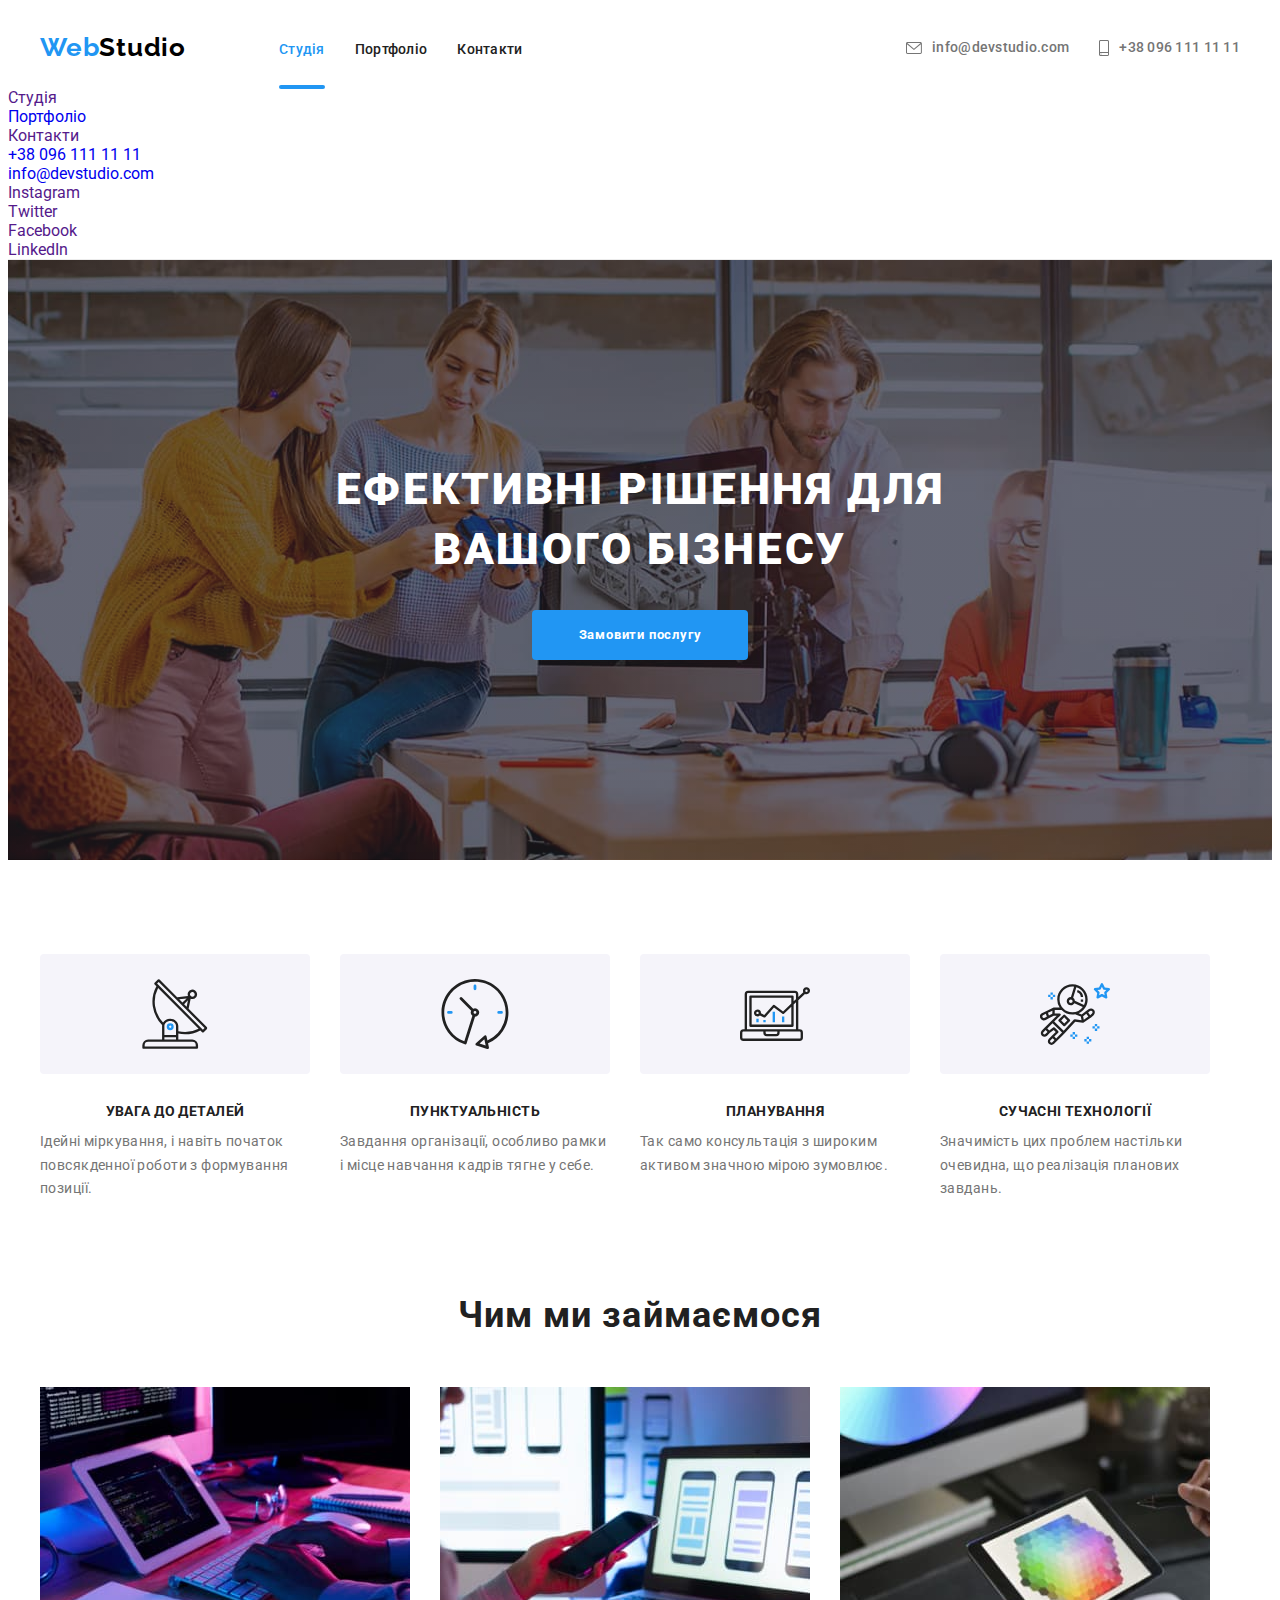
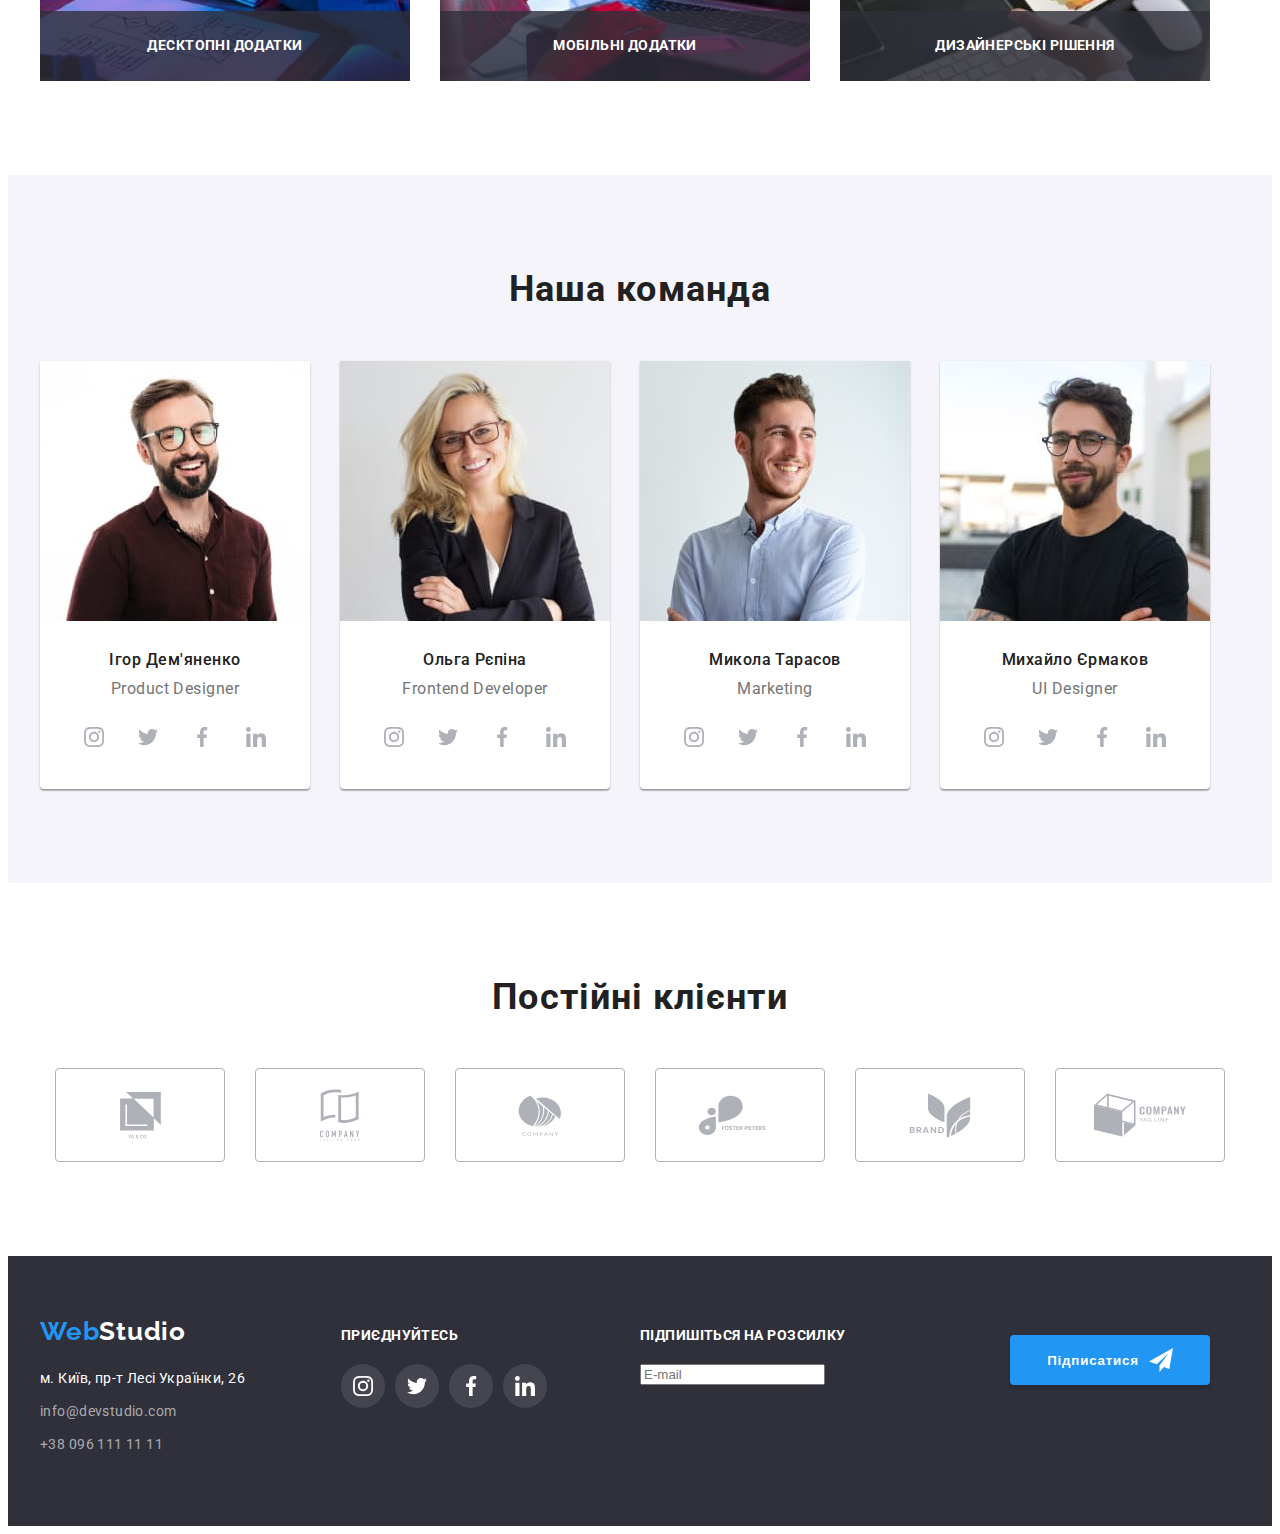
==== commit e6c50902: "final" ====
--- a/index.html
+++ b/index.html
@@ -20,10 +20,10 @@
     />
     <link rel="stylesheet" href="./css/main.min.css" />
   </head>
-  <body>
+  <body class="body">
     <header class="header">
       <div class="container">
-        <a lang="en" href="" class="logo header-logo link"
+        <a lang="en" href="./index.html" class="logo header-logo link"
           >Web<span class="header-studio">Studio</span></a
         >
         <nav class="navigation">
@@ -60,6 +60,85 @@
               >
             </li>
           </ul>
+        </div>
+        <button
+          type="button"
+          class="menu-button pointer"
+          aria-expanded="false"
+          aria-controls="menu"
+          data-menu-button
+        >
+          <svg
+            class="menu-burger"
+            width="40px"
+            height="40px"
+            aria-label="Переключатель мобильного меню"
+          >
+            <use
+              class="menu-icon-burger"
+              href="./images/icons.svg#icon-menu-burger"
+            ></use>
+            <use
+              class="menu-icon-cross"
+              href="./images/icons.svg#icon-menu-closer"
+            ></use>
+          </svg>
+        </button>
+      </div>
+      <div class="menu" id="menu" data-menu>
+        <div class="menu-container">
+          <nav class="menu-navigation">
+            <ul class="menu-navigation__list list">
+              <li class="menu-navigation__item">
+                <a href="" class="menu-navigation__link link menu-current"
+                  >Студія</a
+                >
+              </li>
+              <li class="menu-navigation__item">
+                <a href="./portfolio.html" class="menu-navigation__link link"
+                  >Портфоліо</a
+                >
+              </li>
+              <li class="menu-navigation__item">
+                <a href="" class="menu-navigation__link link">Контакти</a>
+              </li>
+            </ul>
+          </nav>
+          <div class="menu-wrap">
+            <div class="menu-contacts">
+              <ul class="menu-contacts__list list">
+                <li class="menu-contacts__item">
+                  <a href="tel:+380961111111" class="menu-contacts__tel link">
+                    +38 096 111 11 11</a
+                  >
+                </li>
+                <li class="menu-contacts__item">
+                  <a
+                    href="mailto:info@devstudio.com"
+                    class="menu-contacts__mail link"
+                  >
+                    info@devstudio.com</a
+                  >
+                </li>
+              </ul>
+            </div>
+            <div class="menu-socials">
+              <ul class="menu-socials__list list">
+                <li class="menu-socials__item">
+                  <a href="" class="menu-socials__link link">Instagram</a>
+                </li>
+                <li class="menu-socials__item">
+                  <a href="" class="menu-socials__link link">Twitter</a>
+                </li>
+                <li class="menu-socials__item">
+                  <a href="" class="menu-socials__link link">Facebook</a>
+                </li>
+                <li class="menu-socials__item">
+                  <a href="" class="menu-socials__link link">LinkedIn</a>
+                </li>
+              </ul>
+            </div>
+          </div>
         </div>
       </div>
     </header>
@@ -77,7 +156,7 @@
           <h2 hidden>Особенности</h2>
           <ul class="advantages__list list">
             <li class="advantages__item">
-              <div class="advantages__icons">
+              <div class="advantages__wrap">
                 <svg class="advantages__icon" width="65.32" height="70">
                   <use href="./images/icons.svg#icon-features-first"></use>
                 </svg>
@@ -89,7 +168,7 @@
               </p>
             </li>
             <li class="advantages__item">
-              <div class="advantages__icons">
+              <div class="advantages__wrap">
                 <svg class="advantages__icon" width="70" height="70">
                   <use href="./images/icons.svg#icon-features-second"></use>
                 </svg>
@@ -101,7 +180,7 @@
               </p>
             </li>
             <li class="advantages__item">
-              <div class="advantages__icons">
+              <div class="advantages__wrap">
                 <svg class="advantages__icon" width="70" height="70">
                   <use href="./images/icons.svg#icon-features-third"></use>
                 </svg>
@@ -112,7 +191,7 @@
               </p>
             </li>
             <li class="advantages__item">
-              <div class="advantages__icons">
+              <div class="advantages__wrap">
                 <svg class="advantages__icon" width="70" height="70">
                   <use href="./images/icons.svg#icon-features-fourth"></use>
                 </svg>
@@ -556,7 +635,7 @@
                 ><span class="subscribe__text">Підпишіться на розсилку</span>
                 <input
                   type="text"
-                  class="subscribe-input-info"
+                  class="subscribe__input-info"
                   name="mail"
                   placeholder="E-mail"
                 />
--- a/css/main.min.css
+++ b/css/main.min.css
@@ -1 +1 @@
-:root{--main-title-color: #212121;--second-title-color: #757575;--hero-bg: #c4c4c4;--main-hover-focus-color: #2196f3;--second-hover-focus-color: #188ce8;--main-text-bg-color: #ffffff;--footer-bg: #2f303a;--filter-bg: #f5f4fa;--logo-studio: #000000;--footer-mail-tel: rgba(255, 255, 255, 0.6);--portfolio-item-bg-border: #eeeeee;--header-bottom-border: #ececec;--clients-border: #afb1b8;--footer-social-link-background: rgba(255, 255, 255, 0.1);--portfolio-overlay: rgba(33, 150, 243, 0.9);--about-overlay-bg: rgba(47, 48, 58, 0.8);--modal-form-input-border: rgba(33, 33, 33, 0.2);--subscribe-input-info-border: rgba(255, 255, 255, 0.3);--subscribe-input-info-text: rgba(255, 255, 255, 0.6);--modal-form-input-comment: rgba(117, 117, 117, 0.5);--modal-close-btn: #000000;--hero-gradient: linear-gradient( rgba(47, 48, 58, 0.4), rgba(47, 48, 58, 0.4) )}p,h1,h2,h3,h4,h5,h6{margin:0}ul{margin:0;padding:0}img{display:block;max-width:100%;height:auto}body{font-family:"Roboto",sans-serif;color:var(--main-title-color);background-color:var(--main-text-bg-color)}.list{list-style:none}.link{text-decoration:none}.section{padding-top:94px;padding-bottom:94px}.visually-hidden{position:absolute;white-space:nowrap;width:1px;height:1px;overflow:hidden;border:0;padding:0;clip:rect(0 0 0 0);clip-path:inset(50%);margin:-1px}.container{width:100%;padding-left:15px;padding-right:15px;margin-left:auto;margin-right:auto}@media screen and (min-width: 480px){.container{width:480px}}@media screen and (min-width: 768px){.container{width:768px}}@media screen and (min-width: 1200px){.container{width:1200px}}.header{border-bottom:1px solid var(--header-bottom-border)}.header .container{display:flex;align-items:center}.header-logo{margin-right:93px;padding-top:24px;padding-bottom:25px}.header-studio{color:var(--logo-studio)}.navigation__list{display:flex;column-gap:30px}.navigation__link{font-weight:500;font-size:14px;line-height:1.14;letter-spacing:.02em;color:var(--main-title-color);padding-top:32px;padding-bottom:32px;transition-property:color;transition-duration:250ms;transition-timing-function:cubic-bezier(0.4, 0, 0.2, 1)}.navigation__link:hover,.navigation__link:focus{color:var(--main-hover-focus-color)}.current{color:var(--main-hover-focus-color);position:relative}.current::after{content:"";position:absolute;display:block;left:0;bottom:0;background-color:var(--main-hover-focus-color);width:100%;height:4px;border-radius:2px}.contacts{margin-left:auto}.contacts__list{display:flex;column-gap:30px}.contacts__link{font-weight:500;font-size:14px;line-height:1.14;letter-spacing:.02em;color:var(--second-title-color);display:flex;align-items:center;justify-content:center;padding-top:32px;padding-bottom:32px;transition-property:color;transition-duration:250ms;transition-timing-function:cubic-bezier(0.4, 0, 0.2, 1)}.contacts__link:hover,.contacts__link:focus{color:var(--main-hover-focus-color)}.contacts__icon{margin-right:10px;fill:currentColor}.logo{font-family:"Raleway";font-weight:700;font-size:24px;line-height:1.19;letter-spacing:.03em;color:var(--main-hover-focus-color)}@media screen and (min-width: 1200px){.logo{font-size:26px}}.hero{background:var(--hero-bg);padding-top:118px;padding-bottom:118px}@media screen and (min-width: 1200px){.hero{padding-top:200px;padding-bottom:200px}}.hero__overlay{max-width:480px;background-repeat:no-repeat;background-size:cover;background-position:center;margin-left:auto;margin-right:auto;background-image:var(--hero-gradient),url(..//../images/hero/hero-mob1x.jpg)}@media(min-device-pixel-ratio: 2),(min-resolution: 192dpi),(min-resolution: 2dppx){.hero__overlay{background-image:var(--hero-gradient),url(..//../images/hero/hero-mob2x.jpg)}}@media screen and (min-width: 768px){.hero__overlay{background-image:var(--hero-gradient),url(..//../images/hero/hero-tab1x.jpg);max-width:768px}}@media screen and (min-width: 768px)and (min-device-pixel-ratio: 2),screen and (min-width: 768px)and (min-resolution: 192dpi),screen and (min-width: 768px)and (min-resolution: 2dppx){.hero__overlay{background-image:var(--hero-gradient),url(..//../images/hero/hero-tab2x.jpg)}}@media screen and (min-width: 1200px){.hero__overlay{background-image:var(--hero-gradient),url(..//../images/hero/hero-desk1x.jpg);max-width:1600px}}@media screen and (min-width: 1200px)and (min-device-pixel-ratio: 2),screen and (min-width: 1200px)and (min-resolution: 192dpi),screen and (min-width: 1200px)and (min-resolution: 2dppx){.hero__overlay{background-image:var(--hero-gradient),url(..//../images/hero/hero-desk2x.jpg)}}.offer__title{max-width:360px;font-weight:900;font-size:20px;line-height:1.62;text-align:center;letter-spacing:.06em;text-transform:uppercase;color:var(--main-text-bg-color);display:block;margin:0 auto;margin-bottom:30px}@media screen and (min-width: 389px){.offer__title{font-size:26px}}@media screen and (min-width: 1200px){.offer__title{max-width:696px;font-size:44px;line-height:1.36}}.offer__btn{font-weight:700;font-style:inherit;font-family:inherit;line-height:1.88;display:flex;align-items:center;text-align:center;letter-spacing:.06em;color:var(--main-text-bg-color);background-color:var(--main-hover-focus-color);border:rgba(0,0,0,0);width:200px;height:50px;border-radius:4px;display:block;margin:0 auto;box-shadow:rgba(0,0,0,0);transition-property:background-color,box-shadow;transition-duration:250ms;transition-timing-function:cubic-bezier(0.4, 0, 0.2, 1)}.offer__btn:hover,.offer__btn:focus{background:var(--second-hover-focus-color);box-shadow:0px 4px 4px rgba(0,0,0,.15)}@media screen and (min-width: 1200px){.offer__btn{width:216px}}.pointer{cursor:pointer}.backdrop{position:fixed;top:0;left:0;width:100%;height:100%;background-color:rgba(0,0,0,.2);transition:opacity 250ms linear,visibility 250ms;overflow-y:scroll;padding:94px 15px}.backdrop.is-hidden{opacity:0;pointer-events:none;visibility:hidden}.modal{width:100%;height:609px;position:relative;background-color:var(--main-text-bg-color);box-shadow:0px 1px 3px rgba(0,0,0,.12),0px 1px 1px rgba(0,0,0,.14),0px 2px 1px rgba(0,0,0,.2);border-radius:4px;transition:transform 250ms cubic-bezier(0.4, 0, 0.2, 1);padding:40px}@media screen and (min-width: 480px){.modal{position:absolute;top:50%;left:50%;transform:translate(-50%, -50%);transform:translate(-50%, -50%) scale(1);width:450px;height:609px}}@media screen and (min-width: 1200px){.modal{width:528px;height:581px}}.backdrop.is-hidden .modal{transform:translate(-50%, -50%) scale(0)}.modal__close-btn{position:absolute;right:8px;top:8px;width:30px;height:30px;border-radius:50%;border:1px solid rgba(0,0,0,.1);background-color:rgba(0,0,0,0);fill:var(--modal-close-btn);transition-property:fill;transition-duration:250ms;transition-timing-function:cubic-bezier(0.4, 0, 0.2, 1)}.modal__close-btn:hover,.modal__close-btn:focus{fill:var(--main-hover-focus-color)}.modal__title{font-weight:700;font-size:16px;line-height:1.15;text-align:center;letter-spacing:.03em;color:var(--main-title-color);margin-bottom:12px}@media screen and (min-width: 349px){.modal__title{font-size:18px}}@media screen and (min-width: 480px){.modal__title{font-size:20px}}.input-wrap{position:relative;width:100%;margin-bottom:10px}.input-wrap__label{display:block;font-size:12px;line-height:1.16;letter-spacing:.01em;color:var(--second-title-color);margin-bottom:4px}.input-wrap__field{width:100%;height:40px;border:1px solid var(--modal-form-input-border);border-radius:4px;padding-left:42px;transition-property:border;transition-duration:250ms;transition-timing-function:cubic-bezier(0.4, 0, 0.2, 1);outline:rgba(0,0,0,0)}.input-wrap__field:focus{border:1px solid var(--main-hover-focus-color)}.input-wrap__icon{position:absolute;top:50%;left:12px;transition-property:fill;transition-duration:250ms;transition-timing-function:cubic-bezier(0.4, 0, 0.2, 1)}.input-wrap__field:focus+.input-wrap__icon{fill:var(--main-hover-focus-color)}.comment-wrap{margin-bottom:20px}.comment-wrap__label{width:100%;height:120px;border:1px solid var(--modal-form-input-border);border-radius:4px;padding:12px 16px;font-size:12px;line-height:14px;letter-spacing:.01em;color:var(--modal-form-input-comment);transition-property:border;transition-duration:250ms;transition-timing-function:cubic-bezier(0.4, 0, 0.2, 1);outline:rgba(0,0,0,0);resize:none}.comment-wrap__label:focus{border:1px solid var(--main-hover-focus-color)}.comment-wrap__label::placeholder{font-size:12px;line-height:14px;letter-spacing:.01em;color:var(--modal-form-input-comment)}.agreement{display:inline-block;font-size:12px;line-height:1.16;letter-spacing:.03em;color:var(--second-title-color);text-align:center;margin-bottom:30px}@media screen and (min-width: 480px){.agreement{display:flex;align-items:center;justify-content:center}}@media screen and (min-width: 1200px){.agreement{font-size:14px;line-height:1.71}}.agreement span{display:inline-block;content:"";align-items:center;justify-content:center;width:16px;height:15px;border:2px solid var(--main-title-color);border-radius:2px;margin-right:8.38px;transition-property:background-color,border;transition-duration:250ms;transition-timing-function:cubic-bezier(0.4, 0, 0.2, 1)}.agreement__check-icon{fill:rgba(0,0,0,0);transition-property:fill;transition-duration:250ms;transition-timing-function:cubic-bezier(0.4, 0, 0.2, 1)}.input-check:checked+.agreement span{background-color:var(--main-hover-focus-color);border:none}.input-check:checked+.agreement .agreement__check-icon{fill:var(--main-text-bg-color)}.agreement__conditions{color:var(--main-hover-focus-color)}.modal-btn{width:200px;height:50px;background-color:var(--main-hover-focus-color);box-shadow:0px 4px 4px rgba(0,0,0,.15);border-radius:4px;border:rgba(0,0,0,0);font-weight:700;line-height:1.88;display:block;margin:0 auto;letter-spacing:.06em;color:var(--main-text-bg-color);transition-property:background-color;transition-duration:250ms;transition-timing-function:cubic-bezier(0.4, 0, 0.2, 1)}.modal-btn:hover,.modal-btn:focus{background-color:var(--second-hover-focus-color)}.features{padding-top:60px;padding-bottom:60px}@media screen and (min-width: 1200px){.features{padding-top:94px;padding-bottom:94px}}.advantages__list{display:flex;flex-wrap:wrap;gap:30px}@media screen and (min-width: 768px){.advantages__wrap{width:354px}}@media screen and (min-width: 1200px){.advantages__wrap{width:270px}}.advantages__icons{height:120px;background-color:var(--filter-bg);border-radius:4px;display:flex;align-items:center;justify-content:center;margin-bottom:30px}@media screen and (min-width: 480px){.advantages__icons{width:450px}}@media screen and (min-width: 768px){.advantages__icons{width:354px}}@media screen and (min-width: 1200px){.advantages__icons{width:270px}}.advantages__subtitle{font-weight:700;font-size:14px;line-height:1.14;letter-spacing:.03em;text-transform:uppercase;color:var(--main-title-color);margin-bottom:10px;text-align:center}.advantages__text{font-size:14px;line-height:1.71;letter-spacing:.03em;color:var(--second-title-color)}@media screen and (min-width: 480px){.advantages__text{width:450px}}@media screen and (min-width: 768px){.advantages__text{width:354px}}@media screen and (min-width: 1200px){.advantages__text{width:270px}}.about{padding-bottom:94px}@media screen and (max-width: 1199px){.about{display:none}}.activities__title{font-weight:700;font-size:36px;line-height:1.16;text-align:center;letter-spacing:.03em;color:var(--main-title-color);margin-bottom:50px}.activities__list{display:flex;flex-wrap:wrap;gap:30px}.activities__img-over{position:relative}.activities__over-text{display:flex;justify-content:center;align-items:center;position:absolute;bottom:0;width:100%;height:70px;font-weight:700;font-size:14px;line-height:1.14;text-align:center;letter-spacing:.03em;text-transform:uppercase;color:var(--main-text-bg-color);background-color:var(--about-overlay-bg)}.team{background:var(--filter-bg);padding-top:60px;padding-bottom:60px}@media screen and (min-width: 1200px){.team{padding-top:94px;padding-bottom:94px}}.staff__title{font-weight:700;font-size:28px;line-height:1.16;text-align:center;letter-spacing:.03em;color:var(--main-title-color);margin-bottom:30px}@media screen and (min-width: 1200px){.staff__title{font-size:36px;margin-bottom:50px}}.staff__list{display:flex;flex-wrap:wrap;gap:30px}.staff__bg{background:var(--main-text-bg-color);box-shadow:0px 1px 3px rgba(0,0,0,.12),0px 1px 1px rgba(0,0,0,.14),0px 2px 1px rgba(0,0,0,.2);border-radius:0px 0px 4px 4px;max-width:450px;height:auto}@media screen and (min-width: 768px){.staff__bg{max-width:354px}}@media screen and (min-width: 1200px){.staff__bg{max-width:270px}}.staff__info{padding-top:30px;padding-bottom:30px}.staff__name{font-size:16px;font-weight:500;line-height:1.18;text-align:center;letter-spacing:.03em;color:var(--main-title-color);margin-bottom:10px}.staff__profession{line-height:1.18;text-align:center;letter-spacing:.03em;color:var(--second-title-color);margin-bottom:16px}.staff-social__list{display:flex;justify-content:center;gap:10px}.staff-social__link{display:flex;align-items:center;justify-content:center;width:44px;height:44px;border-radius:50%;background-color:var(--main-text-bg-color);color:var(--clients-border);transition-property:color,background-color;transition-duration:250ms;transition-timing-function:cubic-bezier(0.4, 0, 0.2, 1)}.staff-social__link:hover,.staff-social__link:focus{color:var(--main-text-bg-color);background-color:var(--main-hover-focus-color)}.staff-social__icon{fill:currentColor}.clients{padding-top:60px;padding-bottom:60px}@media screen and (min-width: 1200px){.clients{padding-top:94px;padding-bottom:94px}}.companies__title{font-family:"Roboto";font-weight:700;font-size:28px;line-height:1.16;text-align:center;letter-spacing:.03em;color:var(--main-title-color);margin-bottom:50px}@media screen and (min-width: 1200px){.companies__title{font-size:36px}}.companies__list{display:flex;flex-wrap:wrap;justify-content:center;gap:30px}@media screen and (min-width: 1200px){.companies__list{flex-wrap:nowrap}}.companies__item{width:calc(50% - 15px)}@media screen and (min-width: 480px){.companies__item{width:210px}}@media screen and (min-width: 768px){.companies__item{width:226px}}@media screen and (min-width: 1200px){.companies__item{width:170px}}.companies__link{height:92px;display:flex;align-items:center;justify-content:center;color:var(--clients-border);border:1px solid var(--clients-border);border-radius:4px;transition-property:color,border;transition-duration:250ms;transition-timing-function:cubic-bezier(0.4, 0, 0.2, 1)}.companies__link:hover,.companies__link:focus{color:var(--main-hover-focus-color);border:1px solid var(--main-hover-focus-color)}.companies__icon{fill:currentColor}.footer{background-color:var(--footer-bg);padding-top:60px;padding-bottom:60px}.footer .container{display:flex;flex-direction:column;align-items:center}@media screen and (min-width: 1200px){.footer .container{flex-direction:row;align-items:baseline}}@media screen and (min-width: 768px){.company-info__join-us{display:flex;align-items:baseline;padding-right:30px}}@media screen and (min-width: 768px)and (max-width: 1199px){.company-info__join-us{gap:165px;flex-direction:row}}@media screen and (min-width: 1200px){.company-info__join-us{padding-right:0}}.company-info{width:232px;margin-bottom:60px}@media screen and (min-width: 1200px){.company-info{width:231px;margin-right:70px;margin-bottom:0}}.address{font-style:normal}.footer-logo{display:block;margin-bottom:20px}@media screen and (max-width: 1199px){.footer-logo{display:flex;align-items:center;justify-content:center}}.footer-studio{color:var(--main-text-bg-color)}.company-info__item{margin-bottom:9px}.company-info__text{display:block;font-size:14px;line-height:1.71;letter-spacing:.03em;color:var(--main-text-bg-color);margin-bottom:9px}@media screen and (max-width: 1199px){.company-info__text{display:flex;align-items:center;justify-content:center}}.company-info__link{display:block;font-size:14px;line-height:1.71;letter-spacing:.03em;color:var(--footer-mail-tel);transition-property:color;transition-duration:250ms;transition-timing-function:cubic-bezier(0.4, 0, 0.2, 1)}.company-info__link:hover,.company-info__link:focus{color:var(--main-hover-focus-color)}@media screen and (max-width: 1199px){.company-info__link{display:flex;align-items:center;justify-content:center}}.join-us{width:100%;margin-bottom:60px}@media screen and (min-width: 768px){.join-us{width:206px}}@media screen and (min-width: 1200px){.join-us{margin-bottom:0;margin-right:93px}}.join-us__text{display:block;font-weight:700;font-size:14px;line-height:1.14;letter-spacing:.03em;text-transform:uppercase;color:var(--main-text-bg-color);margin-bottom:20px}@media screen and (max-width: 1199px){.join-us__text{display:flex;align-items:center;justify-content:center}}.join-us__list{display:flex;justify-content:center;gap:10px}.join-us__link{width:44px;height:44px;border-radius:50%;background-color:var(--footer-social-link-background);display:flex;align-items:center;justify-content:center;fill:var(--main-text-bg-color);transition-property:background-color;transition-duration:250ms;transition-timing-function:cubic-bezier(0.4, 0, 0.2, 1)}.join-us__link:hover,.join-us__link:focus{background-color:var(--main-hover-focus-color)}.subscribe{width:100%}@media screen and (min-width: 768px){.subscribe{width:450px}}@media screen and (min-width: 1200px){.subscribe{position:relative;width:570px}}.subscribe__text{display:block;width:207px;font-weight:700;font-size:14px;line-height:1.14;letter-spacing:.03em;text-transform:uppercase;color:var(--main-text-bg-color);margin-bottom:20px}@media screen and (max-width: 1199px){.subscribe__text{margin-right:auto;margin-left:auto}}.subscribe-input-info{width:100%;height:50px;background-color:rgba(0,0,0,0);border:1px solid var(--subscribe-input-info-border);filter:drop-shadow(0px 4px 4px rgba(0, 0, 0, 0.15));border-radius:4px;line-height:1.25;display:flex;align-items:center;letter-spacing:.03em;color:var(--subscribe-input-info-text);padding-left:16px}@media screen and (min-width: 1200px){.subscribe-input-info{width:358px}}.subscribe__input{width:100%}@media screen and (min-width: 1200px){.subscribe__input{width:358px}}.subscribe-input-info::placeholder{line-height:1.25;display:flex;align-items:center;letter-spacing:.03em;color:var(--subscribe-input-info-text)}.subscribe__btn{margin-top:20px;margin-right:auto;margin-left:auto;display:flex;align-items:center;justify-content:center;width:200px;height:50px;font-weight:700;line-height:1.88;align-items:center;text-align:center;letter-spacing:.06em;color:var(--main-text-bg-color);background-color:var(--main-hover-focus-color);box-shadow:0px 4px 4px rgba(0,0,0,.15);border-radius:4px;border:rgba(0,0,0,0);transition-property:background-color;transition-duration:250ms;transition-timing-function:cubic-bezier(0.4, 0, 0.2, 1)}.subscribe__btn:hover,.subscribe__btn:focus{background-color:var(--second-hover-focus-color)}@media screen and (min-width: 1200px){.subscribe__btn{position:absolute;bottom:0;right:0}}.subscribe__icon{margin-left:10px}.filter__list{display:flex;flex-wrap:wrap;justify-content:flex-start;row-gap:15px;gap:8px;margin-bottom:40px;max-width:326px}@media screen and (min-width: 768px){.filter__list{max-width:100%;justify-content:center;margin-bottom:30px}}@media screen and (min-width: 1200px){.filter__list{margin-bottom:50px}}.filter__btn{font-weight:500;font-style:inherit;line-height:1.62;text-align:center;letter-spacing:.03em;color:var(--main-title-color);background-color:var(--filter-bg);border-radius:4px;border:rgba(0,0,0,0);padding:6px 20px;transition-property:background-color,border,box-shadow;transition-duration:250ms;transition-timing-function:cubic-bezier(0.4, 0, 0.2, 1)}.filter__btn:hover,.filter__btn:focus{color:var(--main-text-bg-color);background:var(--main-hover-focus-color);box-shadow:0px 3px 1px rgba(0,0,0,.1),0px 1px 2px rgba(0,0,0,.08),0px 2px 2px rgba(0,0,0,.12)}.filter__btn-current{background:var(--main-hover-focus-color);color:var(--main-text-bg-color)}.catalog{padding-top:60px;padding-bottom:60px}@media screen and (min-width: 1200px){.catalog{padding-top:94px;padding-bottom:94px}}.portfolio__list{display:flex;flex-wrap:wrap;gap:30px}.portfolio__link{display:flex;flex-direction:column;width:100%;height:100%;transition-property:box-shadow;transition-duration:250ms;transition-timing-function:cubic-bezier(0.4, 0, 0.2, 1)}.portfolio__link:hover,.portfolio__link:focus{box-shadow:0px 1px 1px rgba(0,0,0,.12),0px 4px 4px rgba(0,0,0,.06),1px 4px 6px rgba(0,0,0,.16)}@media screen and (min-width: 768px){.portfolio__link{width:354px}}@media screen and (min-width: 1200px){.portfolio__link{width:370px}}.portfolio__wrap{position:relative;overflow:hidden}.portfolio__img{display:block;max-width:100%;height:auto}.portfolio__bg{background:var(--main-text-bg-color)}.portfolio__overlay{position:absolute;top:0;left:0;font-size:18px;line-height:1.56;letter-spacing:.03em;color:var(--main-text-bg-color);background-color:var(--portfolio-overlay);padding:63px 24px;height:100%;transform:translateY(101%);transition:transform 250ms cubic-bezier(0.4, 0, 0.2, 1)}@media screen and (max-width: 390px){.portfolio__overlay{overflow-y:scroll}}.portfolio__link:hover .portfolio__overlay,.portfolio__link:focus .portfolio__overlay{transform:translateY(0%)}.portfolio__info{padding:20px 24px;border:1px solid var(--portfolio-item-bg-border);border-top:0;flex-grow:1}.portfolio__list-subtitle{font-weight:700;font-size:18px;line-height:2;letter-spacing:.06em;color:var(--main-title-color);margin-bottom:4px}.portfolio__list-text{line-height:1.88;letter-spacing:.03em;color:var(--second-title-color)}/*# sourceMappingURL=main.min.css.map */+:root{--main-title-color: #212121;--second-title-color: #757575;--hero-bg: #c4c4c4;--main-hover-focus-color: #2196f3;--second-hover-focus-color: #188ce8;--main-text-bg-color: #ffffff;--footer-bg: #2f303a;--filter-bg: #f5f4fa;--logo-studio: #000000;--footer-mail-tel: rgba(255, 255, 255, 0.6);--portfolio-item-bg-border: #eeeeee;--header-bottom-border: #ececec;--clients-border: #afb1b8;--footer-social-link-background: rgba(255, 255, 255, 0.1);--portfolio-overlay: rgba(33, 150, 243, 0.9);--about-overlay-bg: rgba(47, 48, 58, 0.8);--modal-form-input-border: rgba(33, 33, 33, 0.2);--subscribe-input-info-border: rgba(255, 255, 255, 0.3);--subscribe-input-info-text: rgba(255, 255, 255, 0.6);--modal-form-input-comment: rgba(117, 117, 117, 0.5);--modal-close-btn: #000000;--hero-gradient: linear-gradient( rgba(47, 48, 58, 0.4), rgba(47, 48, 58, 0.4) )}p,h1,h2,h3,h4,h5,h6{margin:0}ul{margin:0;padding:0}img{display:block;max-width:100%;height:auto}body{font-family:"Roboto",sans-serif;color:var(--main-title-color);background-color:var(--main-text-bg-color)}.list{list-style:none}.link{text-decoration:none}.section{padding-top:94px;padding-bottom:94px}.pointer{cursor:pointer}.visually-hidden{position:absolute;white-space:nowrap;width:1px;height:1px;overflow:hidden;border:0;padding:0;clip:rect(0 0 0 0);clip-path:inset(50%);margin:-1px}.container{width:100%;padding-left:15px;padding-right:15px;margin-left:auto;margin-right:auto}@media screen and (min-width: 480px){.container{width:480px}}@media screen and (min-width: 768px){.container{width:768px}}@media screen and (min-width: 1200px){.container{width:1200px}}.header{border-bottom:1px solid var(--header-bottom-border)}@media screen and (min-width: 768px)and (max-width: 1199px){.header{height:80px}}.header .container{display:flex;align-items:center}.header-logo{margin-right:93px;padding-top:24px;padding-bottom:25px}.header-studio{color:var(--logo-studio)}@media screen and (max-width: 767px){.navigation{display:none}}.navigation__list{display:flex;column-gap:30px}.navigation__link{font-weight:500;font-size:14px;line-height:1.14;letter-spacing:.02em;color:var(--main-title-color);padding-top:32px;padding-bottom:32px;transition-property:color;transition-duration:250ms;transition-timing-function:cubic-bezier(0.4, 0, 0.2, 1)}.navigation__link:hover,.navigation__link:focus{color:var(--main-hover-focus-color)}.current{color:var(--main-hover-focus-color);position:relative}.current::after{content:"";position:absolute;display:block;left:0;bottom:0;background-color:var(--main-hover-focus-color);width:100%;height:4px;border-radius:2px}.contacts{margin-left:auto}@media screen and (max-width: 767px){.contacts{display:none}}.contacts__list{display:flex;flex-direction:column;align-items:flex-start;gap:10px}@media screen and (min-width: 1200px){.contacts__list{flex-direction:row;gap:30px}}.contacts__link{font-weight:500;font-size:14px;line-height:1.14;letter-spacing:.02em;color:var(--second-title-color);display:flex;align-items:center;justify-content:center;transition-property:color;transition-duration:250ms;transition-timing-function:cubic-bezier(0.4, 0, 0.2, 1)}.contacts__link:hover,.contacts__link:focus{color:var(--main-hover-focus-color)}@media screen and (min-width: 1200px){.contacts__link{padding-top:32px;padding-bottom:32px}}.contacts__icon{margin-right:10px;fill:currentColor}.menu-button{display:inline-flex;padding:0;border:none;background-color:rgba(0,0,0,0);z-index:1;margin-left:auto}@media screen and (min-width: 768px){.menu-button{display:none}}.menu-button .icon-cross{display:none}.menu-button.is-open .icon-cross{display:block}.menu-button.is-open .icon-burger{display:none}.logo{font-family:"Raleway";font-weight:700;font-size:24px;line-height:1.19;letter-spacing:.03em;color:var(--main-hover-focus-color)}@media screen and (min-width: 1200px){.logo{font-size:26px}}.hero{background:var(--hero-bg);padding-top:118px;padding-bottom:118px}@media screen and (min-width: 1200px){.hero{padding-top:200px;padding-bottom:200px}}.hero__overlay{max-width:480px;background-repeat:no-repeat;background-size:cover;background-position:center;margin-left:auto;margin-right:auto;background-image:var(--hero-gradient),url(..//../images/hero/hero-mob1x.jpg)}@media(min-device-pixel-ratio: 2),(min-resolution: 192dpi),(min-resolution: 2dppx){.hero__overlay{background-image:var(--hero-gradient),url(..//../images/hero/hero-mob2x.jpg)}}@media screen and (min-width: 768px){.hero__overlay{background-image:var(--hero-gradient),url(..//../images/hero/hero-tab1x.jpg);max-width:768px}}@media screen and (min-width: 768px)and (min-device-pixel-ratio: 2),screen and (min-width: 768px)and (min-resolution: 192dpi),screen and (min-width: 768px)and (min-resolution: 2dppx){.hero__overlay{background-image:var(--hero-gradient),url(..//../images/hero/hero-tab2x.jpg)}}@media screen and (min-width: 1200px){.hero__overlay{background-image:var(--hero-gradient),url(..//../images/hero/hero-desk1x.jpg);max-width:1600px}}@media screen and (min-width: 1200px)and (min-device-pixel-ratio: 2),screen and (min-width: 1200px)and (min-resolution: 192dpi),screen and (min-width: 1200px)and (min-resolution: 2dppx){.hero__overlay{background-image:var(--hero-gradient),url(..//../images/hero/hero-desk2x.jpg)}}.offer__title{display:block;max-width:360px;font-weight:900;font-size:20px;line-height:1.62;text-align:center;letter-spacing:.06em;text-transform:uppercase;color:var(--main-text-bg-color);margin:0 auto;margin-bottom:30px}@media screen and (min-width: 389px){.offer__title{font-size:26px}}@media screen and (min-width: 1200px){.offer__title{max-width:696px;font-size:44px;line-height:1.36}}.offer__btn{display:block;width:200px;height:50px;font-weight:700;font-style:inherit;font-family:inherit;line-height:1.88;letter-spacing:.06em;color:var(--main-text-bg-color);background-color:var(--main-hover-focus-color);border:rgba(0,0,0,0);border-radius:4px;box-shadow:rgba(0,0,0,0);margin:0 auto;transition-property:background-color,box-shadow;transition-duration:250ms;transition-timing-function:cubic-bezier(0.4, 0, 0.2, 1)}.offer__btn:hover,.offer__btn:focus{background:var(--second-hover-focus-color);box-shadow:0px 4px 4px rgba(0,0,0,.15)}@media screen and (min-width: 1200px){.offer__btn{width:216px}}.backdrop{position:fixed;top:0;left:0;width:100%;height:100%;background-color:rgba(0,0,0,.2);transition:opacity 250ms linear,visibility 250ms;overflow-y:scroll;padding:94px 15px}.backdrop.is-hidden{opacity:0;pointer-events:none;visibility:hidden}.modal{width:100%;height:609px;position:relative;background-color:var(--main-text-bg-color);box-shadow:0px 1px 3px rgba(0,0,0,.12),0px 1px 1px rgba(0,0,0,.14),0px 2px 1px rgba(0,0,0,.2);border-radius:4px;transition:transform 250ms cubic-bezier(0.4, 0, 0.2, 1);padding:40px}@media screen and (min-width: 480px){.modal{position:absolute;top:50%;left:50%;transform:translate(-50%, -50%);transform:translate(-50%, -50%) scale(1);width:450px;height:609px}}@media screen and (min-width: 1200px){.modal{width:528px;height:581px}}.backdrop.is-hidden .modal{transform:translate(-50%, -50%) scale(0)}.modal__close-btn{position:absolute;right:8px;top:8px;width:30px;height:30px;border-radius:50%;border:1px solid rgba(0,0,0,.1);background-color:rgba(0,0,0,0);fill:var(--modal-close-btn);transition-property:fill;transition-duration:250ms;transition-timing-function:cubic-bezier(0.4, 0, 0.2, 1)}.modal__close-btn:hover,.modal__close-btn:focus{fill:var(--main-hover-focus-color)}.modal__title{font-weight:700;font-size:16px;line-height:1.15;text-align:center;letter-spacing:.03em;color:var(--main-title-color);margin-bottom:12px}@media screen and (min-width: 349px){.modal__title{font-size:18px}}@media screen and (min-width: 480px){.modal__title{font-size:20px}}.input-wrap{position:relative;width:100%;margin-bottom:10px}.input-wrap__label{display:block;font-size:12px;line-height:1.16;letter-spacing:.01em;color:var(--second-title-color);margin-bottom:4px}.input-wrap__field{width:100%;height:40px;border:1px solid var(--modal-form-input-border);border-radius:4px;padding-left:42px;transition-property:border;transition-duration:250ms;transition-timing-function:cubic-bezier(0.4, 0, 0.2, 1);outline:rgba(0,0,0,0)}.input-wrap__field:focus{border:1px solid var(--main-hover-focus-color)}.input-wrap__icon{position:absolute;top:50%;left:12px;transition-property:fill;transition-duration:250ms;transition-timing-function:cubic-bezier(0.4, 0, 0.2, 1)}.input-wrap__field:focus+.input-wrap__icon{fill:var(--main-hover-focus-color)}.comment-wrap{margin-bottom:20px}.comment-wrap__label{width:100%;height:120px;font-size:12px;line-height:14px;letter-spacing:.01em;color:var(--modal-form-input-comment);border:1px solid var(--modal-form-input-border);border-radius:4px;padding:12px 16px;outline:rgba(0,0,0,0);resize:none;transition-property:border;transition-duration:250ms;transition-timing-function:cubic-bezier(0.4, 0, 0.2, 1)}.comment-wrap__label:focus{border:1px solid var(--main-hover-focus-color)}.comment-wrap__label::placeholder{font-size:12px;line-height:14px;letter-spacing:.01em;color:var(--modal-form-input-comment)}.agreement{display:inline-block;font-size:12px;line-height:1.16;letter-spacing:.03em;color:var(--second-title-color);text-align:center;margin-bottom:30px}@media screen and (min-width: 480px){.agreement{display:flex;align-items:center;justify-content:center}}@media screen and (min-width: 1200px){.agreement{font-size:14px;line-height:1.71}}.agreement span{display:inline-block;content:"";align-items:center;justify-content:center;width:16px;height:15px;border:2px solid var(--main-title-color);border-radius:2px;margin-right:8.38px;transition-property:background-color,border;transition-duration:250ms;transition-timing-function:cubic-bezier(0.4, 0, 0.2, 1)}.agreement__check-icon{fill:rgba(0,0,0,0);transition-property:fill;transition-duration:250ms;transition-timing-function:cubic-bezier(0.4, 0, 0.2, 1)}.input-check:checked+.agreement span{background-color:var(--main-hover-focus-color);border:none}.input-check:checked+.agreement .agreement__check-icon{fill:var(--main-text-bg-color)}.agreement__conditions{color:var(--main-hover-focus-color)}.modal-btn{display:block;width:200px;height:50px;font-weight:700;line-height:1.88;letter-spacing:.06em;color:var(--main-text-bg-color);background-color:var(--main-hover-focus-color);box-shadow:0px 4px 4px rgba(0,0,0,.15);border-radius:4px;border:rgba(0,0,0,0);margin:0 auto;transition-property:background-color;transition-duration:250ms;transition-timing-function:cubic-bezier(0.4, 0, 0.2, 1)}.modal-btn:hover,.modal-btn:focus{background-color:var(--second-hover-focus-color)}.features{padding-top:60px;padding-bottom:60px}@media screen and (min-width: 1200px){.features{padding-top:94px;padding-bottom:94px}}.advantages__list{display:flex;flex-wrap:wrap;gap:30px}.advantages__wrap{display:flex;align-items:center;justify-content:center;height:120px;background-color:var(--filter-bg);border-radius:4px;margin-bottom:30px}@media screen and (min-width: 480px){.advantages__wrap{width:450px}}@media screen and (min-width: 768px){.advantages__wrap{width:354px}}@media screen and (min-width: 1200px){.advantages__wrap{width:270px}}.advantages__subtitle{font-weight:700;font-size:14px;line-height:1.14;text-align:center;letter-spacing:.03em;text-transform:uppercase;color:var(--main-title-color);margin-bottom:10px}.advantages__text{font-size:14px;line-height:1.71;letter-spacing:.03em;color:var(--second-title-color)}@media screen and (min-width: 480px){.advantages__text{width:450px}}@media screen and (min-width: 768px){.advantages__text{width:354px}}@media screen and (min-width: 1200px){.advantages__text{width:270px}}.about{padding-bottom:94px}@media screen and (max-width: 1199px){.about{display:none}}.activities__title{font-weight:700;font-size:36px;line-height:1.16;text-align:center;letter-spacing:.03em;color:var(--main-title-color);margin-bottom:50px}.activities__list{display:flex;flex-wrap:wrap;gap:30px}.activities__img-over{position:relative}.activities__over-text{display:flex;justify-content:center;align-items:center;position:absolute;bottom:0;width:100%;height:70px;font-weight:700;font-size:14px;line-height:1.14;text-align:center;letter-spacing:.03em;text-transform:uppercase;color:var(--main-text-bg-color);background-color:var(--about-overlay-bg)}.team{background:var(--filter-bg);padding-top:60px;padding-bottom:60px}@media screen and (min-width: 1200px){.team{padding-top:94px;padding-bottom:94px}}.staff__title{font-weight:700;font-size:28px;line-height:1.16;text-align:center;letter-spacing:.03em;color:var(--main-title-color);margin-bottom:30px}@media screen and (min-width: 1200px){.staff__title{font-size:36px;margin-bottom:50px}}.staff__list{display:flex;flex-wrap:wrap;gap:30px}.staff__bg{max-width:450px;height:auto;background:var(--main-text-bg-color);box-shadow:0px 1px 3px rgba(0,0,0,.12),0px 1px 1px rgba(0,0,0,.14),0px 2px 1px rgba(0,0,0,.2);border-radius:0px 0px 4px 4px}@media screen and (min-width: 768px){.staff__bg{max-width:354px}}@media screen and (min-width: 1200px){.staff__bg{max-width:270px}}.staff__info{padding-top:30px;padding-bottom:30px}.staff__name{font-size:16px;font-weight:500;line-height:1.18;text-align:center;letter-spacing:.03em;color:var(--main-title-color);margin-bottom:10px}.staff__profession{line-height:1.18;text-align:center;letter-spacing:.03em;color:var(--second-title-color);margin-bottom:16px}.staff-social__list{display:flex;justify-content:center;gap:10px}.staff-social__link{display:flex;align-items:center;justify-content:center;width:44px;height:44px;color:var(--clients-border);background-color:var(--main-text-bg-color);border-radius:50%;transition-property:color,background-color;transition-duration:250ms;transition-timing-function:cubic-bezier(0.4, 0, 0.2, 1)}.staff-social__link:hover,.staff-social__link:focus{color:var(--main-text-bg-color);background-color:var(--main-hover-focus-color)}.staff-social__icon{fill:currentColor}.clients{padding-top:60px;padding-bottom:60px}@media screen and (min-width: 1200px){.clients{padding-top:94px;padding-bottom:94px}}.companies__title{font-family:"Roboto";font-weight:700;font-size:28px;line-height:1.16;text-align:center;letter-spacing:.03em;color:var(--main-title-color);margin-bottom:50px}@media screen and (min-width: 1200px){.companies__title{font-size:36px}}.companies__list{display:flex;flex-wrap:wrap;justify-content:center;gap:30px}@media screen and (min-width: 1200px){.companies__list{flex-wrap:nowrap}}.companies__item{width:calc(50% - 15px)}@media screen and (min-width: 480px){.companies__item{width:210px}}@media screen and (min-width: 768px){.companies__item{width:226px}}@media screen and (min-width: 1200px){.companies__item{width:170px}}.companies__link{display:flex;align-items:center;justify-content:center;height:92px;color:var(--clients-border);border:1px solid var(--clients-border);border-radius:4px;transition-property:color,border;transition-duration:250ms;transition-timing-function:cubic-bezier(0.4, 0, 0.2, 1)}.companies__link:hover,.companies__link:focus{color:var(--main-hover-focus-color);border:1px solid var(--main-hover-focus-color)}.companies__icon{fill:currentColor}.footer{background-color:var(--footer-bg);padding-top:60px;padding-bottom:60px}.footer .container{display:flex;flex-direction:column;align-items:center}@media screen and (min-width: 1200px){.footer .container{flex-direction:row;align-items:baseline}}@media screen and (min-width: 768px){.company-info__join-us{display:flex;align-items:baseline;padding-right:30px}}@media screen and (min-width: 768px)and (max-width: 1199px){.company-info__join-us{gap:165px;flex-direction:row}}@media screen and (min-width: 1200px){.company-info__join-us{padding-right:0}}.company-info{width:232px;margin-bottom:60px}@media screen and (min-width: 1200px){.company-info{width:231px;margin-right:70px;margin-bottom:0}}.address{font-style:normal}.footer-logo{display:block;margin-bottom:20px}@media screen and (max-width: 1199px){.footer-logo{display:flex;align-items:center;justify-content:center}}.footer-studio{color:var(--main-text-bg-color)}.company-info__item{margin-bottom:9px}.company-info__text{display:block;font-size:14px;line-height:1.71;letter-spacing:.03em;color:var(--main-text-bg-color);margin-bottom:9px}@media screen and (max-width: 1199px){.company-info__text{display:flex;align-items:center;justify-content:center}}.company-info__link{display:block;font-size:14px;line-height:1.71;letter-spacing:.03em;color:var(--footer-mail-tel);transition-property:color;transition-duration:250ms;transition-timing-function:cubic-bezier(0.4, 0, 0.2, 1)}.company-info__link:hover,.company-info__link:focus{color:var(--main-hover-focus-color)}@media screen and (max-width: 1199px){.company-info__link{display:flex;align-items:center;justify-content:center}}.join-us{width:100%;margin-bottom:60px}@media screen and (min-width: 768px){.join-us{width:206px}}@media screen and (min-width: 1200px){.join-us{margin-bottom:0;margin-right:93px}}.join-us__text{display:block;font-weight:700;font-size:14px;line-height:1.14;letter-spacing:.03em;text-transform:uppercase;color:var(--main-text-bg-color);margin-bottom:20px}@media screen and (max-width: 1199px){.join-us__text{display:flex;align-items:center;justify-content:center}}.join-us__list{display:flex;justify-content:center;gap:10px}.join-us__link{width:44px;height:44px;border-radius:50%;background-color:var(--footer-social-link-background);display:flex;align-items:center;justify-content:center;fill:var(--main-text-bg-color);transition-property:background-color;transition-duration:250ms;transition-timing-function:cubic-bezier(0.4, 0, 0.2, 1)}.join-us__link:hover,.join-us__link:focus{background-color:var(--main-hover-focus-color)}.subscribe{width:100%}@media screen and (min-width: 768px){.subscribe{width:450px}}@media screen and (min-width: 1200px){.subscribe{position:relative;width:570px}}.subscribe__text{display:block;width:207px;font-weight:700;font-size:14px;line-height:1.14;letter-spacing:.03em;text-transform:uppercase;color:var(--main-text-bg-color);margin-bottom:20px}@media screen and (max-width: 1199px){.subscribe__text{margin-right:auto;margin-left:auto}}.subscribe-input-info{display:flex;align-items:center;width:100%;height:50px;line-height:1.25;letter-spacing:.03em;color:var(--subscribe-input-info-text);background-color:rgba(0,0,0,0);border:1px solid var(--subscribe-input-info-border);border-radius:4px;filter:drop-shadow(0px 4px 4px rgba(0, 0, 0, 0.15));padding-left:16px}@media screen and (min-width: 1200px){.subscribe-input-info{width:358px}}.subscribe__input{width:100%}@media screen and (min-width: 1200px){.subscribe__input{width:358px}}.subscribe-input-info::placeholder{display:flex;align-items:center;letter-spacing:.03em;line-height:1.25;color:var(--subscribe-input-info-text)}.subscribe__btn{display:flex;align-items:center;justify-content:center;width:200px;height:50px;font-weight:700;line-height:1.88;text-align:center;letter-spacing:.06em;color:var(--main-text-bg-color);background-color:var(--main-hover-focus-color);border:rgba(0,0,0,0);border-radius:4px;box-shadow:0px 4px 4px rgba(0,0,0,.15);margin-top:20px;margin-right:auto;margin-left:auto;transition-property:background-color;transition-duration:250ms;transition-timing-function:cubic-bezier(0.4, 0, 0.2, 1)}.subscribe__btn:hover,.subscribe__btn:focus{background-color:var(--second-hover-focus-color)}@media screen and (min-width: 1200px){.subscribe__btn{position:absolute;bottom:0;right:0}}.subscribe__icon{margin-left:10px}.filter__list{display:flex;flex-wrap:wrap;justify-content:flex-start;row-gap:15px;gap:8px;max-width:326px;margin-bottom:40px}@media screen and (min-width: 768px){.filter__list{max-width:100%;justify-content:center;margin-bottom:30px}}@media screen and (min-width: 1200px){.filter__list{margin-bottom:50px}}.filter__btn{font-weight:500;font-style:inherit;line-height:1.62;text-align:center;letter-spacing:.03em;color:var(--main-title-color);background-color:var(--filter-bg);border-radius:4px;border:rgba(0,0,0,0);padding:6px 20px;transition-property:background-color,border,box-shadow;transition-duration:250ms;transition-timing-function:cubic-bezier(0.4, 0, 0.2, 1)}.filter__btn:hover,.filter__btn:focus{color:var(--main-text-bg-color);background:var(--main-hover-focus-color);box-shadow:0px 3px 1px rgba(0,0,0,.1),0px 1px 2px rgba(0,0,0,.08),0px 2px 2px rgba(0,0,0,.12)}.filter__btn-current{background:var(--main-hover-focus-color);color:var(--main-text-bg-color)}.catalog{padding-top:60px;padding-bottom:60px}@media screen and (min-width: 1200px){.catalog{padding-top:94px;padding-bottom:94px}}.portfolio__list{display:flex;flex-wrap:wrap;gap:30px}.portfolio__link{display:flex;flex-direction:column;width:100%;height:100%;transition-property:box-shadow;transition-duration:250ms;transition-timing-function:cubic-bezier(0.4, 0, 0.2, 1)}.portfolio__link:hover,.portfolio__link:focus{box-shadow:0px 1px 1px rgba(0,0,0,.12),0px 4px 4px rgba(0,0,0,.06),1px 4px 6px rgba(0,0,0,.16)}@media screen and (min-width: 768px){.portfolio__link{width:354px}}@media screen and (min-width: 1200px){.portfolio__link{width:370px}}.portfolio__wrap{position:relative;overflow:hidden}.portfolio__img{display:block;max-width:100%;height:auto}.portfolio__bg{background:var(--main-text-bg-color)}.portfolio__overlay{height:100%;position:absolute;top:0;left:0;font-size:18px;line-height:1.56;letter-spacing:.03em;color:var(--main-text-bg-color);background-color:var(--portfolio-overlay);padding:63px 24px;transform:translateY(101%);transition:transform 250ms cubic-bezier(0.4, 0, 0.2, 1)}@media screen and (max-width: 390px){.portfolio__overlay{overflow-y:scroll}}.portfolio__link:hover .portfolio__overlay,.portfolio__link:focus .portfolio__overlay{transform:translateY(0%)}.portfolio__info{border:1px solid var(--portfolio-item-bg-border);border-top:0;padding:20px 24px;flex-grow:1}.portfolio__list-subtitle{font-weight:700;font-size:18px;line-height:2;letter-spacing:.06em;color:var(--main-title-color);margin-bottom:4px}.portfolio__list-text{line-height:1.88;letter-spacing:.03em;color:var(--second-title-color)}/*# sourceMappingURL=main.min.css.map */